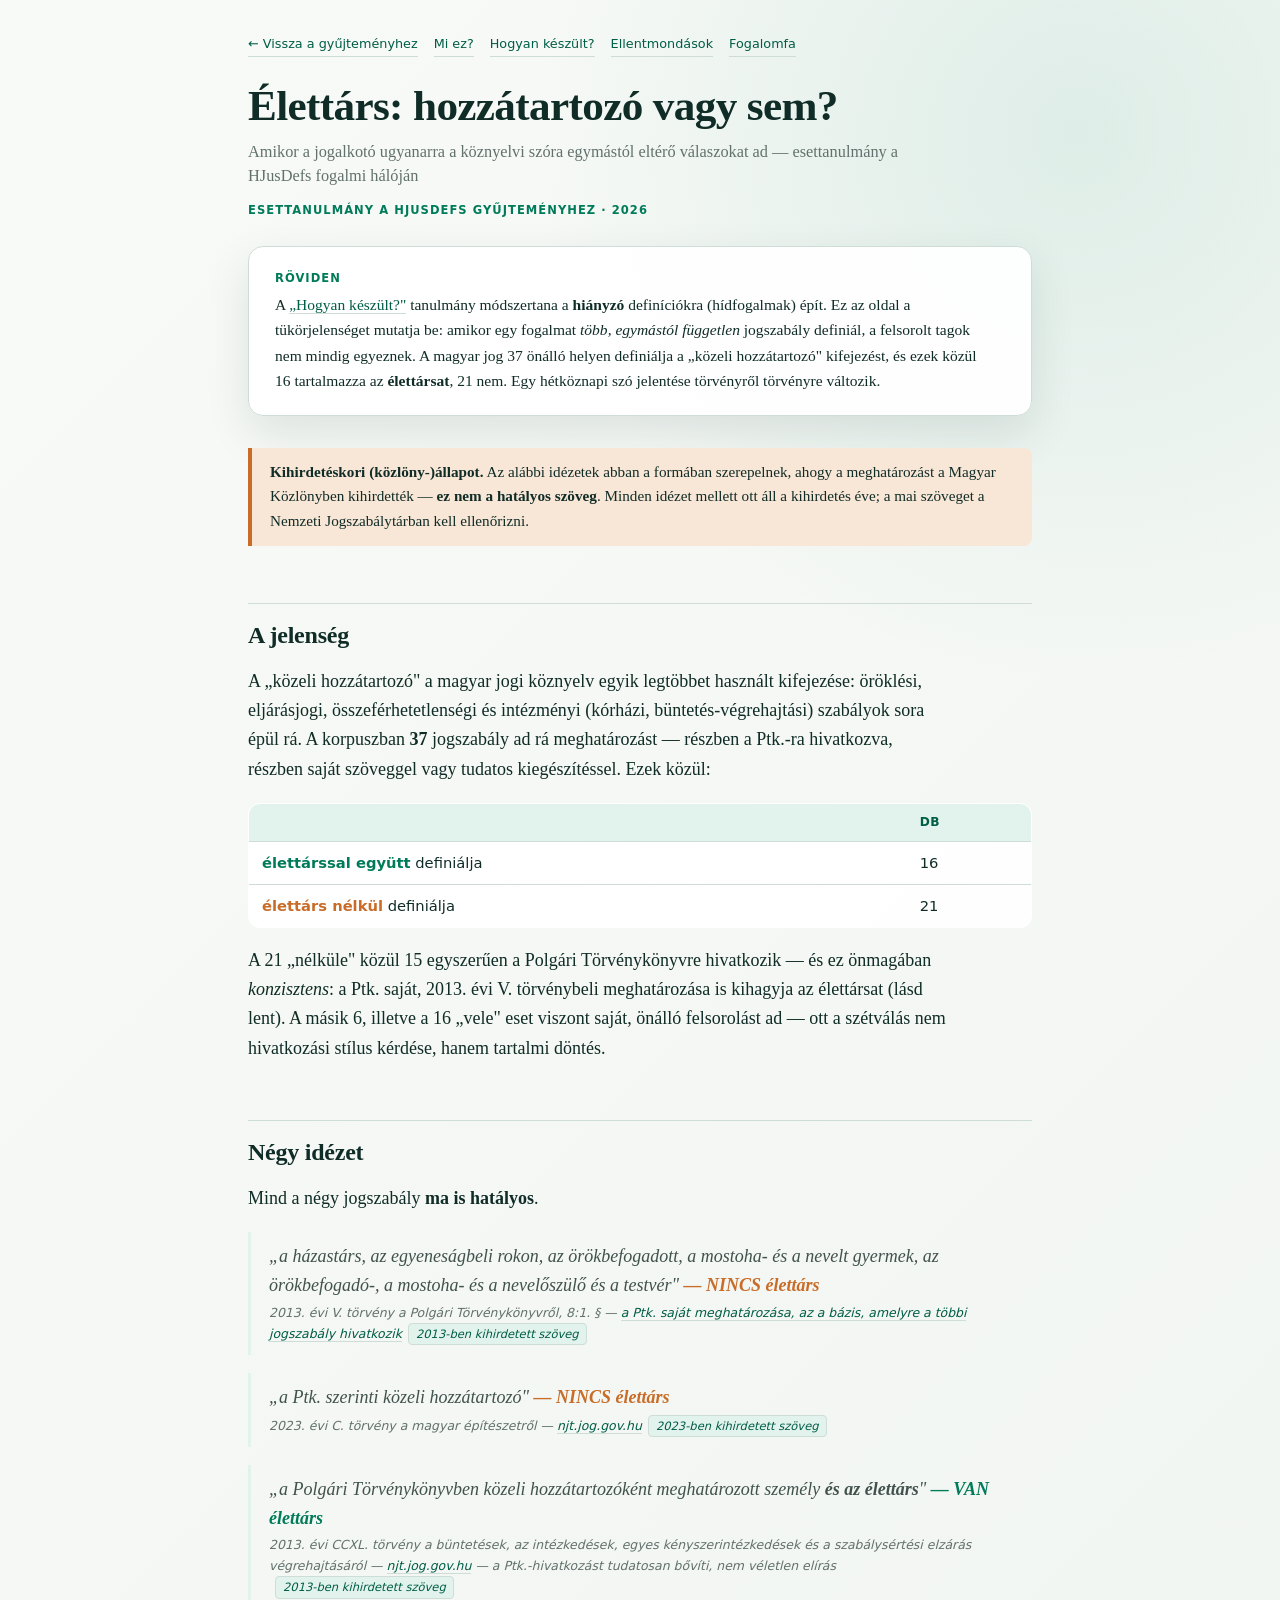
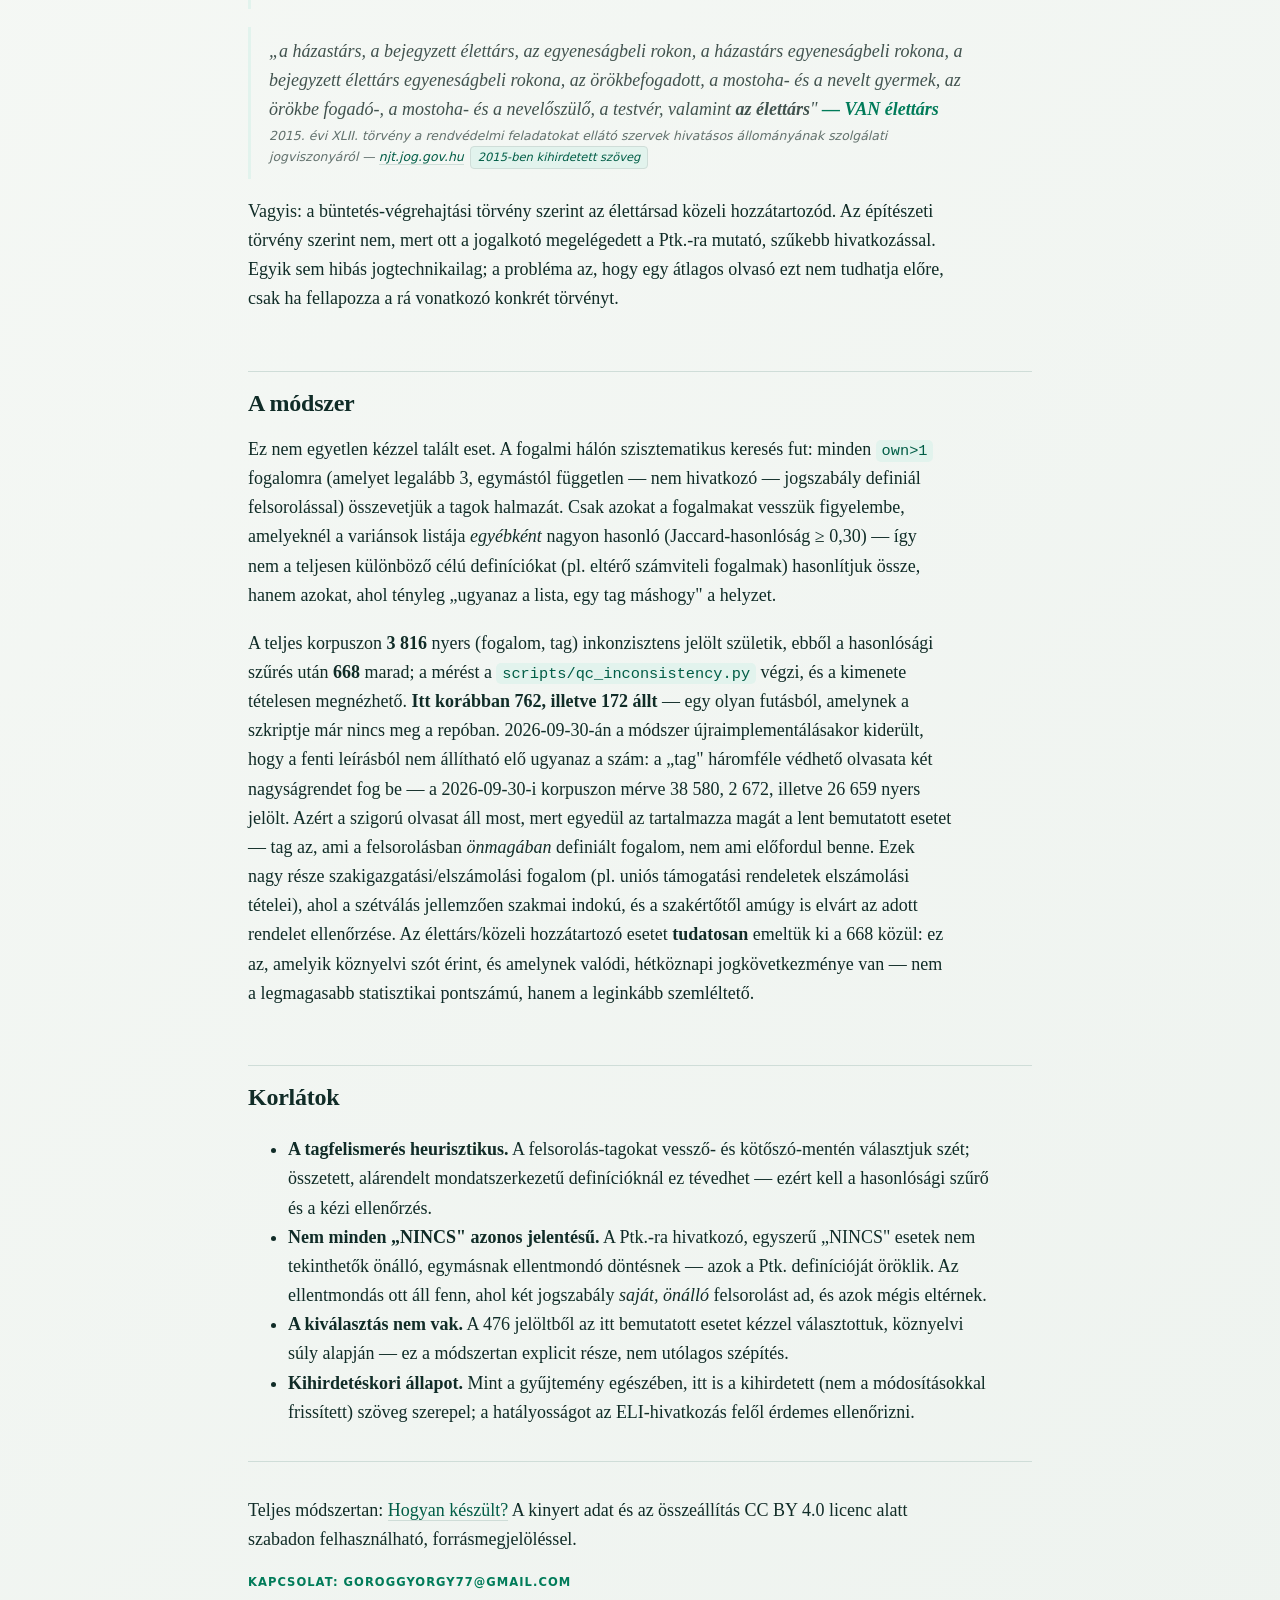
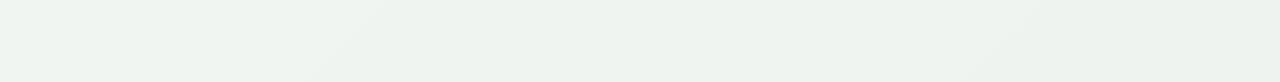
==== Ellentmondasok.html @ e658b7e4 "Telefon-elrendezes, lap-leiras, link-elonezet (build 93653a6) Co-Authored-By: Claude Opus 5 <noreply" ====
<!doctype html>
<html lang="hu">
<meta charset="utf-8">
<title>Élettárs: hozzátartozó vagy sem? — HJusDefs</title>
<meta name="description" content="Egy fogalom, több jogszabály, eltérő tartalom: mit mutat a gyűjtemény a „közeli hozzátartozó” definícióinak szórásáról.">
<link rel="canonical" href="https://goroggy.github.io/hjusdefs-web/Ellentmondasok.html">
<meta property="og:type" content="website">
<meta property="og:site_name" content="HJus">
<meta property="og:locale" content="hu_HU">
<meta property="og:title" content="Élettárs: hozzátartozó vagy sem? — HJusDefs">
<meta property="og:description" content="Egy fogalom, több jogszabály, eltérő tartalom: mit mutat a gyűjtemény a „közeli hozzátartozó” definícióinak szórásáról.">
<meta property="og:url" content="https://goroggy.github.io/hjusdefs-web/Ellentmondasok.html">
<meta name="twitter:card" content="summary">
<meta name="viewport" content="width=device-width,initial-scale=1">
<!-- organo-stilus -->
<style>
:root{
  --ink:#102c27; --muted:#62716d; --green:#007b59; --green-dark:#005d46;
  --green-soft:#e2f3ed; --aqua:#dceff2; --orange:#c86c27; --orange-soft:#f8e6d6;
  --line:#cfddd8; --panel:rgba(255,255,255,.94);
  --shadow:0 18px 45px rgba(21,52,45,.11); --accent:#007b59;
}
*{box-sizing:border-box}
body{
  margin:0; color:var(--ink); font-family:Georgia,"Times New Roman",serif;
  font-size:18px; line-height:1.62; min-height:100vh;
  background:
    radial-gradient(circle at 84% 4%, rgba(140,197,184,.22), transparent 34rem),
    linear-gradient(135deg,#f8faf7,#eef3ef);
}
.wrap{max-width:52rem;margin:0 auto;padding:34px 24px 90px}
nav{
  font-family:system-ui,sans-serif;font-size:.8rem;margin:0 0 26px;
  display:flex;gap:16px;flex-wrap:wrap
}
nav a{color:var(--green-dark);text-decoration:none;border-bottom:1px solid var(--line);padding-bottom:1px}
nav a:hover{border-color:var(--green)}
h1{
  font-size:clamp(2rem,4.4vw,2.7rem);line-height:1.08;font-weight:600;
  letter-spacing:-.015em;margin:.1em 0 .25em;text-wrap:balance
}
em.sub{
  display:block;font-style:normal;color:var(--muted);font-size:1.02rem;
  line-height:1.45;margin:0 0 6px;max-width:44rem
}
.meta{
  font-family:system-ui,sans-serif;font-size:.72rem;letter-spacing:.09em;
  text-transform:uppercase;color:var(--green);font-weight:850;margin:14px 0 0
}
h2{
  font-size:1.5rem;font-weight:600;letter-spacing:-.01em;
  margin:2.4em 0 .5em;padding-top:.5em;border-top:1px solid var(--line)
}
h3{font-size:1.14rem;font-weight:600;margin:1.9em 0 .4em;color:var(--green-dark)}
p,li{max-width:44rem}
p{margin:0 0 1.05em}
a{color:var(--green-dark);text-decoration:none;border-bottom:1px solid var(--line)}
a:hover{border-color:var(--green)}
code{
  font-family:ui-monospace,"SF Mono",Menlo,Consolas,monospace;font-size:.85em;
  background:var(--green-soft);color:var(--green-dark);
  padding:.1em .38em;border-radius:5px
}
.abstract{
  background:var(--panel);border:1px solid var(--line);border-radius:15px;
  box-shadow:var(--shadow);padding:22px 26px;margin:26px 0 32px;font-size:.97rem
}
.abstract h3{margin-top:0;color:var(--green);font-family:system-ui,sans-serif;
  font-size:.72rem;letter-spacing:.09em;text-transform:uppercase;font-weight:850}
.abstract p:last-child{margin-bottom:0}
table{
  border-collapse:collapse;width:100%;margin:18px 0;font-size:.92rem;
  font-family:system-ui,sans-serif;background:var(--panel);
  border:1px solid var(--line);border-radius:12px;overflow:hidden
}
th,td{padding:9px 13px;text-align:left;border-bottom:1px solid var(--line);
  vertical-align:top;font-variant-numeric:tabular-nums}
th{background:var(--green-soft);color:var(--green-dark);font-weight:700;
  font-size:.76rem;letter-spacing:.04em;text-transform:uppercase}
tr:last-child td{border-bottom:0}
.caption{font-family:system-ui,sans-serif;font-size:.78rem;color:var(--muted);
  margin:-8px 0 26px}
blockquote{
  margin:18px 0;padding:10px 18px;border-left:3px solid var(--green-soft);
  color:#41524e;font-style:italic
}
/* KIHIRDETESKORI ALLAPOT. Ugyanaz a borostyan sav, mint a hjusdefs.html
   #statenote-ja -- egy fenntartas, egy forma, mind a harom lapon. Eddig a
   "kihirdeteskori allapot" mondat a Hogyan_keszult.html es az
   Ellentmondasok.html KORLATOK-listajanak kozepen allt, a Miez.html-bol
   pedig teljesen hianyzott; a legfontosabb lehatarolast nem lehet
   felsorolas-elembe temetni. */
p.statenote{
  background:var(--orange-soft);border-left:4px solid var(--orange);
  padding:12px 18px;border-radius:0 8px 8px 0;margin:18px 0 22px;
  font-size:.95rem;max-width:none
}
/* A kihirdetes eve az idezet mellett -- ugyanaz a felirat, mint a
   hjusdefs.html .pubyear pirulajan ("ÉÉÉÉ-ben kihirdetett szöveg"). */
.pubyear{
  display:inline-block;font-family:system-ui,sans-serif;font-size:.72rem;
  background:var(--green-soft);color:var(--green-dark);
  border:1px solid var(--line);border-radius:4px;padding:1px 7px;margin-left:6px;
  white-space:nowrap
}
hr{border:0;border-top:1px solid var(--line);margin:34px 0}
.toc{
  background:var(--panel);border:1px solid var(--line);border-radius:14px;
  box-shadow:var(--shadow);padding:16px 22px;margin:26px 0;font-size:.92rem
}
.toc ol{margin:.3em 0;padding-left:1.3em}
.toc a{text-decoration:none;border:0}
.toc a:hover{border-bottom:1px solid var(--green)}
sup a{text-decoration:none;border:0;font-weight:700;color:var(--green);font-size:.8em}
ol.refs{font-size:.86rem;color:#3d4d49}
ol.refs li{margin:0 0 .7em;padding:3px 7px;border-radius:7px}
ol.refs li:target{background:var(--green-soft)}
.src{font-family:system-ui,sans-serif;font-size:.78rem;color:var(--muted);margin:2px 0 0}
.van{color:var(--green);font-weight:700}
.nincs{color:var(--orange);font-weight:700}
figure.flow{margin:26px 0 8px;padding:22px 20px 14px;background:var(--panel);
  border:1px solid var(--line);border-radius:15px;box-shadow:var(--shadow)}
figure.flow svg{display:block;width:100%;height:auto}
.ribbon{opacity:0;animation:ribbon-in .9s ease forwards}
@keyframes ribbon-in{to{opacity:1}}
@media (prefers-reduced-motion:reduce){.ribbon{animation:none;opacity:1}}
</style>
<div class="wrap">
<nav><a href="hjusdefs.html">&larr; Vissza a gyűjteményhez</a>
<a href="Miez.html">Mi ez?</a><a href="Hogyan_keszult.html">Hogyan készült?</a><a href="Ellentmondasok.html">Ellentmondások</a><a href="fogalomfa.html">Fogalomfa</a></nav>

<h1>Élettárs: hozzátartozó vagy sem?</h1>
<em class="sub">Amikor a jogalkotó ugyanarra a köznyelvi szóra egymástól eltérő válaszokat ad — esettanulmány a HJusDefs fogalmi hálóján</em>
<p class="meta">Esettanulmány a HJusDefs gyűjteményhez · 2026</p>

<div class="abstract">
<h3>Röviden</h3>
<p>A <a href="Hogyan_keszult.html">„Hogyan készült?"</a> tanulmány módszertana a <b>hiányzó</b> definíciókra (hídfogalmak) épít. Ez az oldal a tükörjelenséget mutatja be: amikor egy fogalmat <i>több, egymástól független</i> jogszabály definiál, a felsorolt tagok nem mindig egyeznek. A magyar jog 37 önálló helyen definiálja a „közeli hozzátartozó" kifejezést, és ezek közül 16 tartalmazza az <b>élettársat</b>, 21 nem. Egy hétköznapi szó jelentése törvényről törvényre változik.</p>
</div>

<p class="statenote"><b>Kihirdetéskori (közlöny-)állapot.</b> Az alábbi idézetek abban a formában szerepelnek, ahogy a meghatározást a Magyar Közlönyben kihirdették — <b>ez nem a hatályos szöveg</b>. Minden idézet mellett ott áll a kihirdetés éve; a mai szöveget a Nemzeti Jogszabálytárban kell ellenőrizni.</p>

<h2>A jelenség</h2>
<p>A „közeli hozzátartozó" a magyar jogi köznyelv egyik legtöbbet használt kifejezése: öröklési, eljárásjogi, összeférhetetlenségi és intézményi (kórházi, büntetés-végrehajtási) szabályok sora épül rá. A korpuszban <b>37</b> jogszabály ad rá meghatározást — részben a Ptk.-ra hivatkozva, részben saját szöveggel vagy tudatos kiegészítéssel. Ezek közül:</p>
<table><thead><tr><th></th><th>db</th></tr></thead><tbody>
<tr><td><span class="van">élettárssal együtt</span> definiálja</td><td>16</td></tr>
<tr><td><span class="nincs">élettárs nélkül</span> definiálja</td><td>21</td></tr>
</tbody></table>
<p>A 21 „nélküle" közül 15 egyszerűen a Polgári Törvénykönyvre hivatkozik — és ez önmagában <i>konzisztens</i>: a Ptk. saját, 2013. évi V. törvénybeli meghatározása is kihagyja az élettársat (lásd lent). A másik 6, illetve a 16 „vele" eset viszont saját, önálló felsorolást ad — ott a szétválás nem hivatkozási stílus kérdése, hanem tartalmi döntés.</p>

<h2>Négy idézet</h2>
<p>Mind a négy jogszabály <b>ma is hatályos</b>.</p>

<blockquote>„a házastárs, az egyeneságbeli rokon, az örökbefogadott, a mostoha- és a nevelt gyermek, az örökbefogadó-, a mostoha- és a nevelőszülő és a testvér" <span class="nincs">— NINCS élettárs</span>
<p class="src">2013. évi V. törvény a Polgári Törvénykönyvről, 8:1. § — <a href="https://njt.jog.gov.hu/eli/TV/2013/5">a Ptk. saját meghatározása, az a bázis, amelyre a többi jogszabály hivatkozik</a><span class="pubyear">2013-ben kihirdetett szöveg</span></p></blockquote>

<blockquote>„a Ptk. szerinti közeli hozzátartozó" <span class="nincs">— NINCS élettárs</span>
<p class="src">2023. évi C. törvény a magyar építészetről — <a href="https://njt.jog.gov.hu/eli/TV/2023/100">njt.jog.gov.hu</a><span class="pubyear">2023-ben kihirdetett szöveg</span></p></blockquote>

<blockquote>„a Polgári Törvénykönyvben közeli hozzátartozóként meghatározott személy <b>és az élettárs</b>" <span class="van">— VAN élettárs</span>
<p class="src">2013. évi CCXL. törvény a büntetések, az intézkedések, egyes kényszerintézkedések és a szabálysértési elzárás végrehajtásáról — <a href="https://njt.jog.gov.hu/eli/TV/2013/240">njt.jog.gov.hu</a> — a Ptk.-hivatkozást <i>tudatosan</i> bővíti, nem véletlen elírás<span class="pubyear">2013-ben kihirdetett szöveg</span></p></blockquote>

<blockquote>„a házastárs, a bejegyzett élettárs, az egyeneságbeli rokon, a házastárs egyeneságbeli rokona, a bejegyzett élettárs egyeneságbeli rokona, az örökbefogadott, a mostoha- és a nevelt gyermek, az örökbe fogadó-, a mostoha- és a nevelőszülő, a testvér, valamint <b>az élettárs</b>" <span class="van">— VAN élettárs</span>
<p class="src">2015. évi XLII. törvény a rendvédelmi feladatokat ellátó szervek hivatásos állományának szolgálati jogviszonyáról — <a href="https://njt.jog.gov.hu/eli/TV/2015/42">njt.jog.gov.hu</a><span class="pubyear">2015-ben kihirdetett szöveg</span></p></blockquote>

<p>Vagyis: a büntetés-végrehajtási törvény szerint az élettársad közeli hozzátartozód. Az építészeti törvény szerint nem, mert ott a jogalkotó megelégedett a Ptk.-ra mutató, szűkebb hivatkozással. Egyik sem hibás jogtechnikailag; a probléma az, hogy egy átlagos olvasó ezt nem tudhatja előre, csak ha fellapozza a rá vonatkozó konkrét törvényt.</p>

<h2>A módszer</h2>
<p>Ez nem egyetlen kézzel talált eset. A fogalmi hálón szisztematikus keresés fut: minden <code>own&gt;1</code> fogalomra (amelyet legalább 3, egymástól független — nem hivatkozó — jogszabály definiál felsorolással) összevetjük a tagok halmazát. Csak azokat a fogalmakat vesszük figyelembe, amelyeknél a variánsok listája <i>egyébként</i> nagyon hasonló (Jaccard-hasonlóság ≥ 0,30) — így nem a teljesen különböző célú definíciókat (pl. eltérő számviteli fogalmak) hasonlítjuk össze, hanem azokat, ahol tényleg „ugyanaz a lista, egy tag máshogy" a helyzet.</p>
<p>A teljes korpuszon <b>3 816</b> nyers (fogalom, tag) inkonzisztens jelölt születik, ebből a hasonlósági szűrés után <b>668</b> marad; a mérést a <code>scripts/qc_inconsistency.py</code> végzi, és a kimenete tételesen megnézhető. <b>Itt korábban 762, illetve 172 állt</b> — egy olyan futásból, amelynek a szkriptje már nincs meg a repóban. 2026-09-30-án a módszer újraimplementálásakor kiderült, hogy a fenti leírásból nem állítható elő ugyanaz a szám: a „tag" háromféle védhető olvasata két nagyságrendet fog be — a 2026-09-30-i korpuszon mérve 38 580, 2 672, illetve 26 659 nyers jelölt. Azért a szigorú olvasat áll most, mert egyedül az tartalmazza magát a lent bemutatott esetet — tag az, ami a felsorolásban <i>önmagában</i> definiált fogalom, nem ami előfordul benne. Ezek nagy része szakigazgatási/elszámolási fogalom (pl. uniós támogatási rendeletek elszámolási tételei), ahol a szétválás jellemzően szakmai indokú, és a szakértőtől amúgy is elvárt az adott rendelet ellenőrzése. Az élettárs/közeli hozzátartozó esetet <b>tudatosan</b> emeltük ki a 668 közül: ez az, amelyik köznyelvi szót érint, és amelynek valódi, hétköznapi jogkövetkezménye van — nem a legmagasabb statisztikai pontszámú, hanem a leginkább szemléltető.</p>

<h2>Korlátok</h2>
<ul>
<li><b>A tagfelismerés heurisztikus.</b> A felsorolás-tagokat vessző- és kötőszó-mentén választjuk szét; összetett, alárendelt mondatszerkezetű definícióknál ez tévedhet — ezért kell a hasonlósági szűrő és a kézi ellenőrzés.</li>
<li><b>Nem minden „NINCS" azonos jelentésű.</b> A Ptk.-ra hivatkozó, egyszerű „NINCS" esetek nem tekinthetők önálló, egymásnak ellentmondó döntésnek — azok a Ptk. definícióját öröklik. Az ellentmondás ott áll fenn, ahol két jogszabály <i>saját, önálló</i> felsorolást ad, és azok mégis eltérnek.</li>
<li><b>A kiválasztás nem vak.</b> A 476 jelöltből az itt bemutatott esetet kézzel választottuk, köznyelvi súly alapján — ez a módszertan explicit része, nem utólagos szépítés.</li>
<li><b>Kihirdetéskori állapot.</b> Mint a gyűjtemény egészében, itt is a kihirdetett (nem a módosításokkal frissített) szöveg szerepel; a hatályosságot az ELI-hivatkozás felől érdemes ellenőrizni.</li>
</ul>

<hr>
<p>Teljes módszertan: <a href="Hogyan_keszult.html">Hogyan készült?</a> A kinyert adat és az összeállítás CC BY 4.0 licenc alatt szabadon felhasználható, forrásmegjelöléssel.</p>
<p class="meta">Kapcsolat: goroggyorgy77@gmail.com</p>
</div>
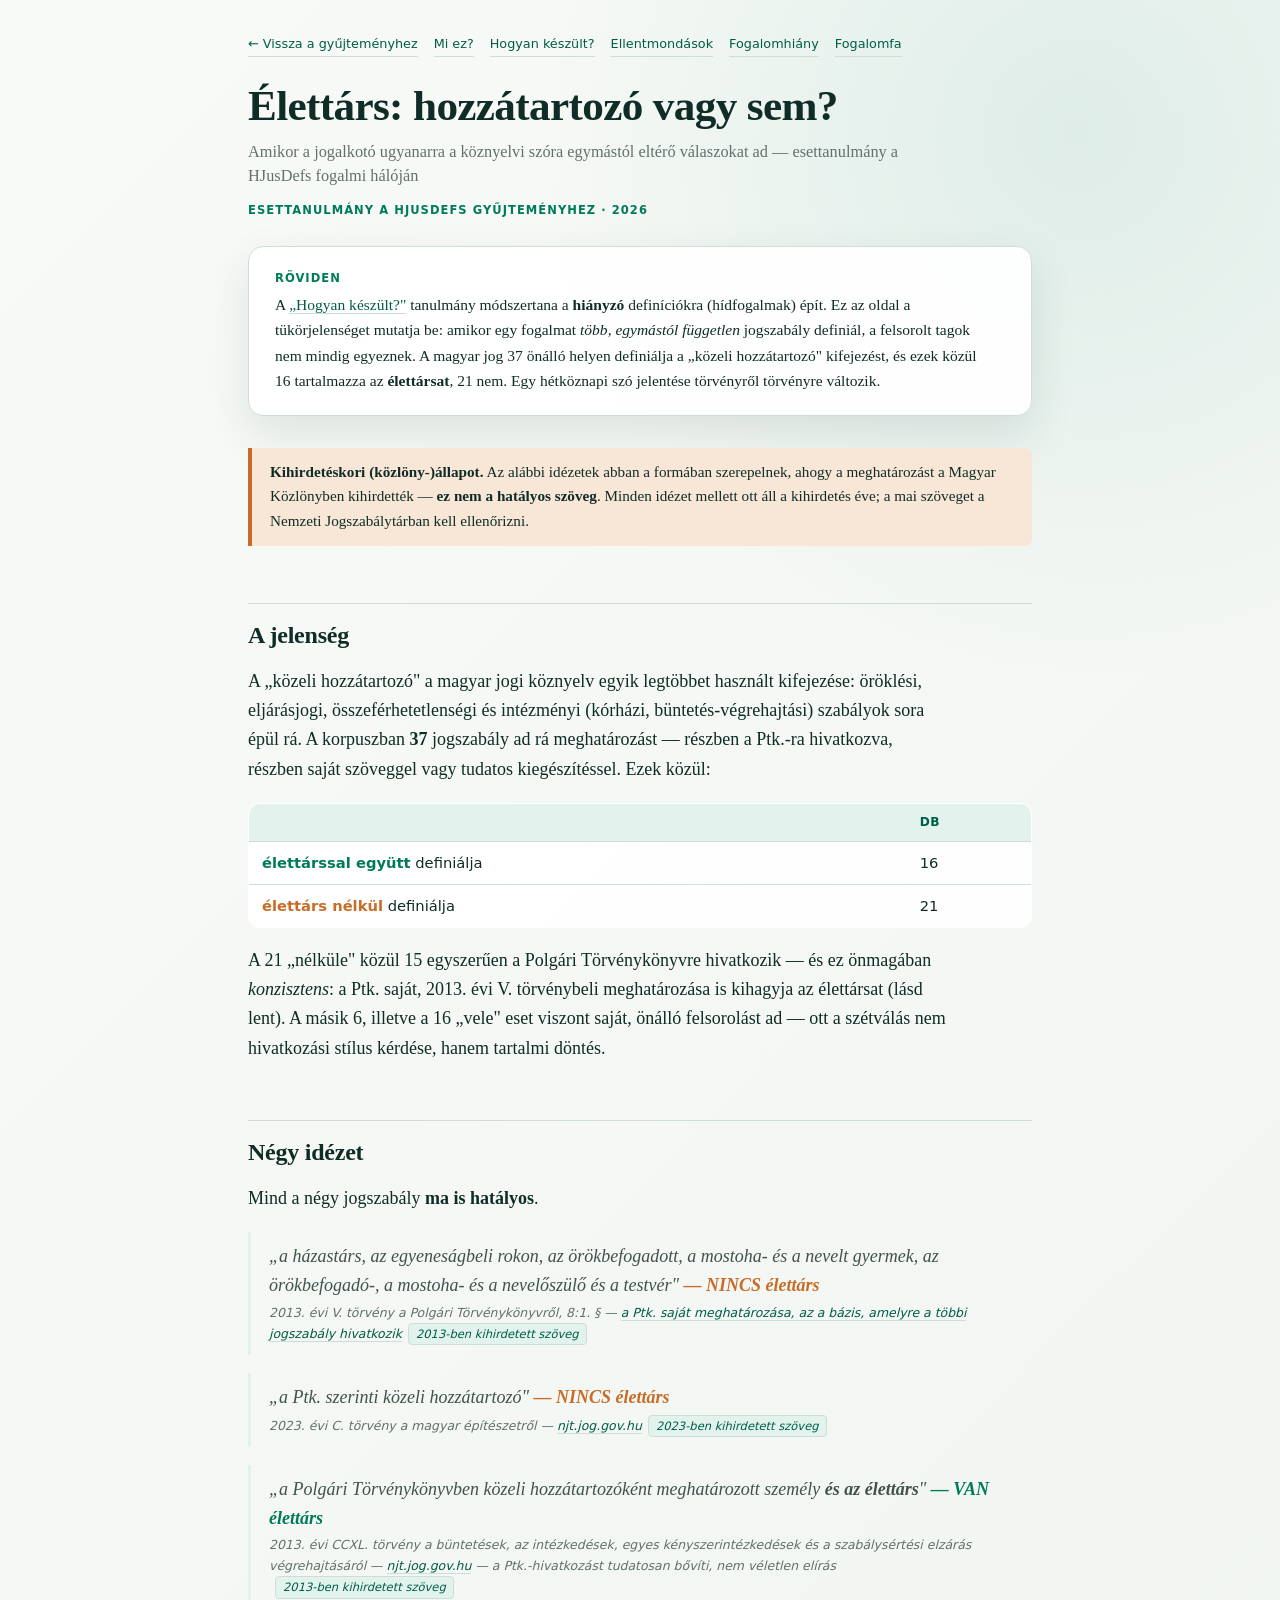
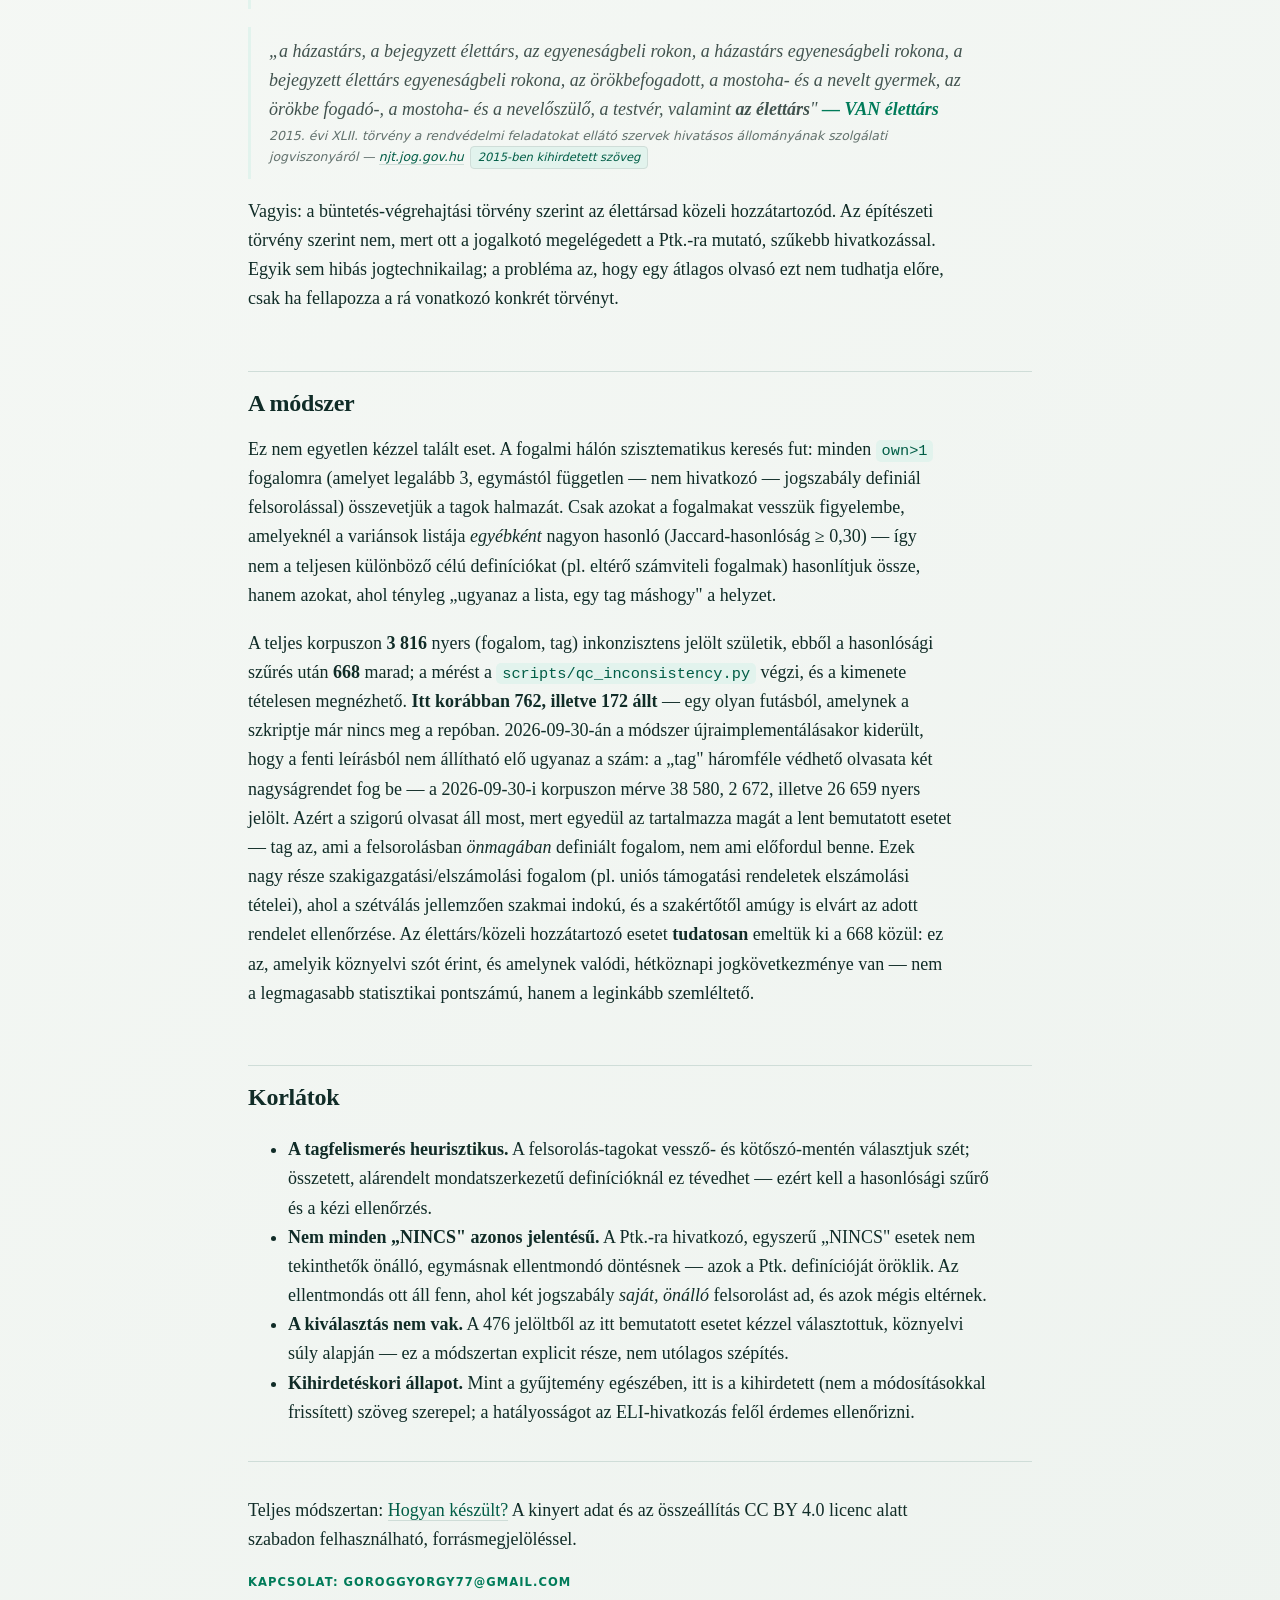
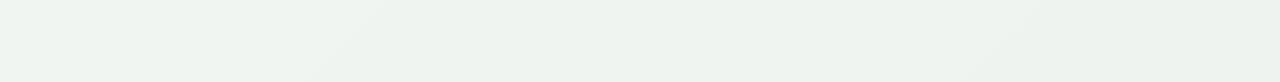
==== commit e82ce9ca: "Uj esettanulmany: Fogalomhiany.html (14/2024. AB hatarozat) Co-Authored-By: Claude Opus 5 <noreply@a" ====
--- a/Ellentmondasok.html
+++ b/Ellentmondasok.html
@@ -124,10 +124,20 @@
 .ribbon{opacity:0;animation:ribbon-in .9s ease forwards}
 @keyframes ribbon-in{to{opacity:1}}
 @media (prefers-reduced-motion:reduce){.ribbon{animation:none;opacity:1}}
+
+/* ---- TELEFON. Merve (390 px): a Hogyan_keszult.html 497 px szeles volt a
+   tablazatai miatt. Egy hatoszlopos modszertani tabla nem olvashato 390
+   px-en, ezert nem osszenyomjuk, hanem SAJAT vizszintes gorgetest kap --
+   a lap maga nem log ki. ---- */
+@media(max-width:640px){
+  .wrap{padding-left:12px;padding-right:12px}
+  table{display:block;max-width:100%;overflow-x:auto}
+  pre,code{overflow-x:auto;max-width:100%}
+}
 </style>
 <div class="wrap">
 <nav><a href="hjusdefs.html">&larr; Vissza a gyűjteményhez</a>
-<a href="Miez.html">Mi ez?</a><a href="Hogyan_keszult.html">Hogyan készült?</a><a href="Ellentmondasok.html">Ellentmondások</a><a href="fogalomfa.html">Fogalomfa</a></nav>
+<a href="Miez.html">Mi ez?</a><a href="Hogyan_keszult.html">Hogyan készült?</a><a href="Ellentmondasok.html">Ellentmondások</a><a href="Fogalomhiany.html">Fogalomhiány</a><a href="fogalomfa.html">Fogalomfa</a></nav>
 
 <h1>Élettárs: hozzátartozó vagy sem?</h1>
 <em class="sub">Amikor a jogalkotó ugyanarra a köznyelvi szóra egymástól eltérő válaszokat ad — esettanulmány a HJusDefs fogalmi hálóján</em>
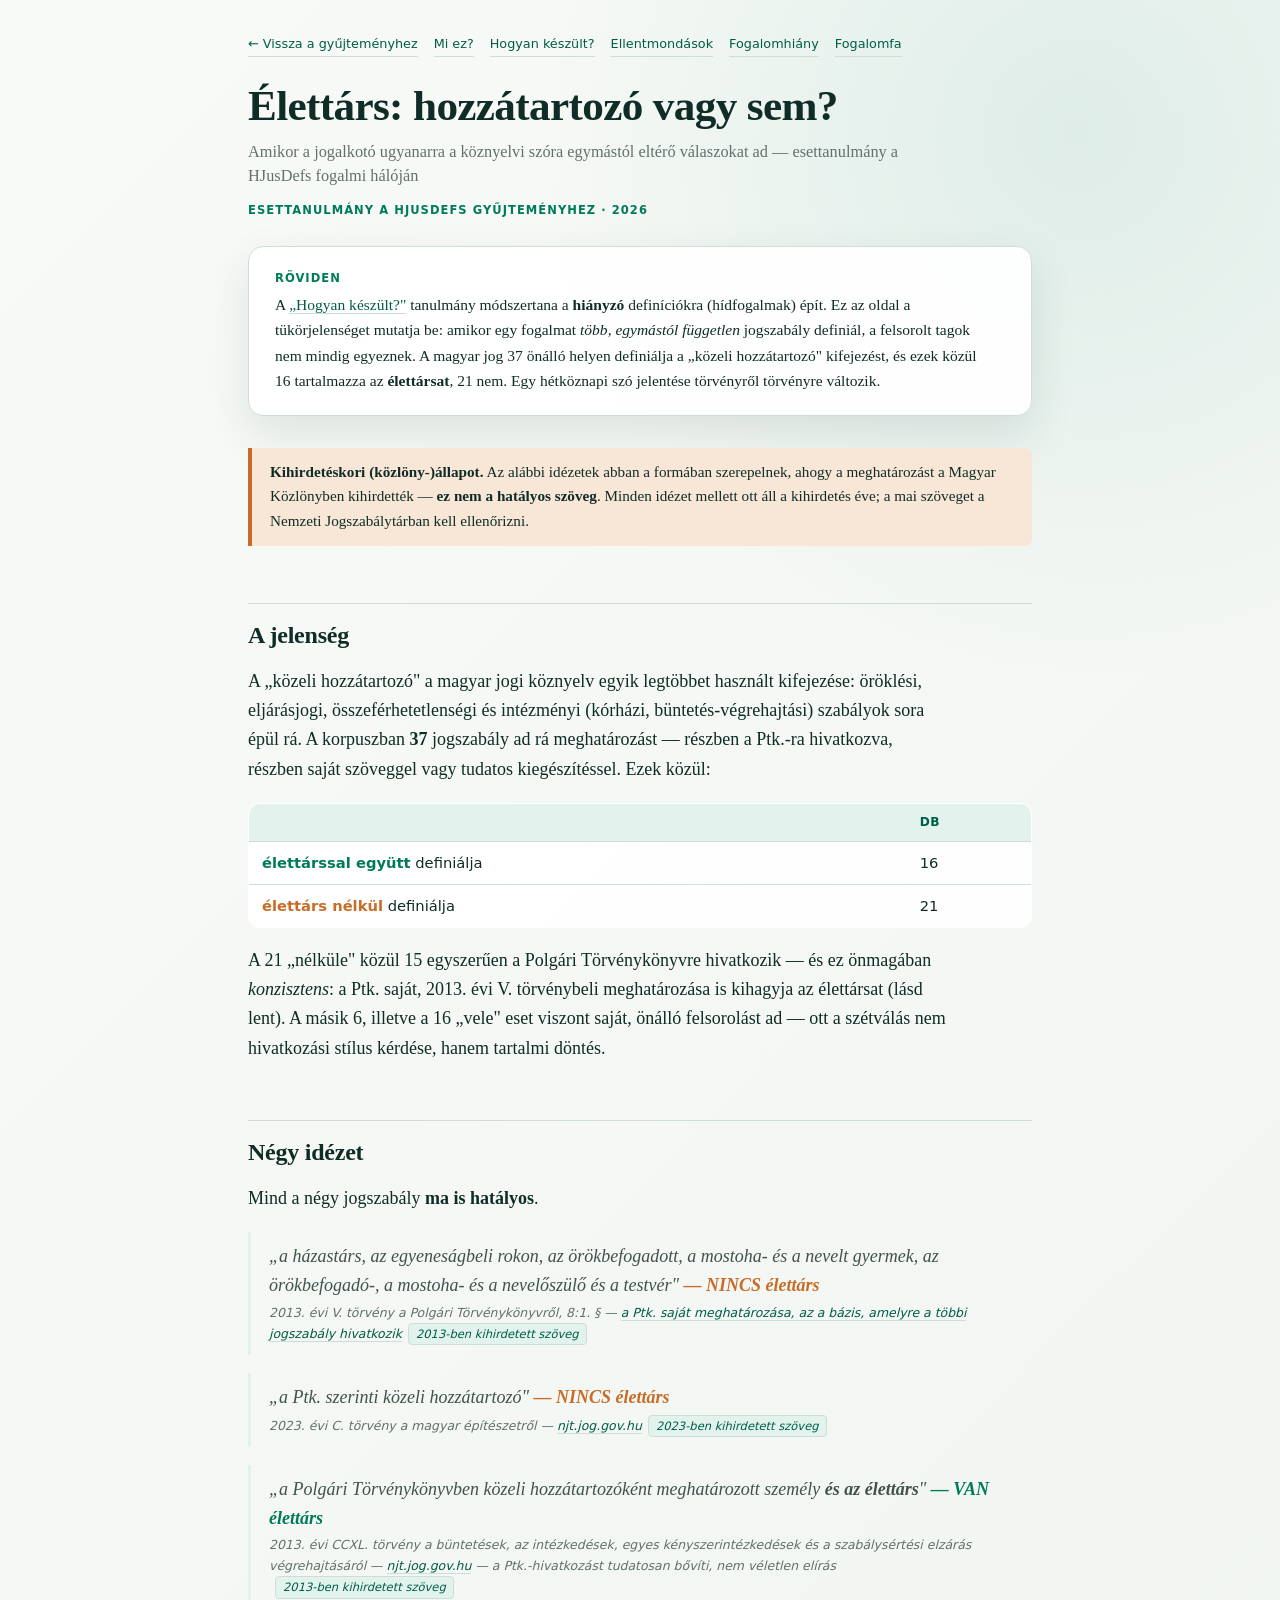
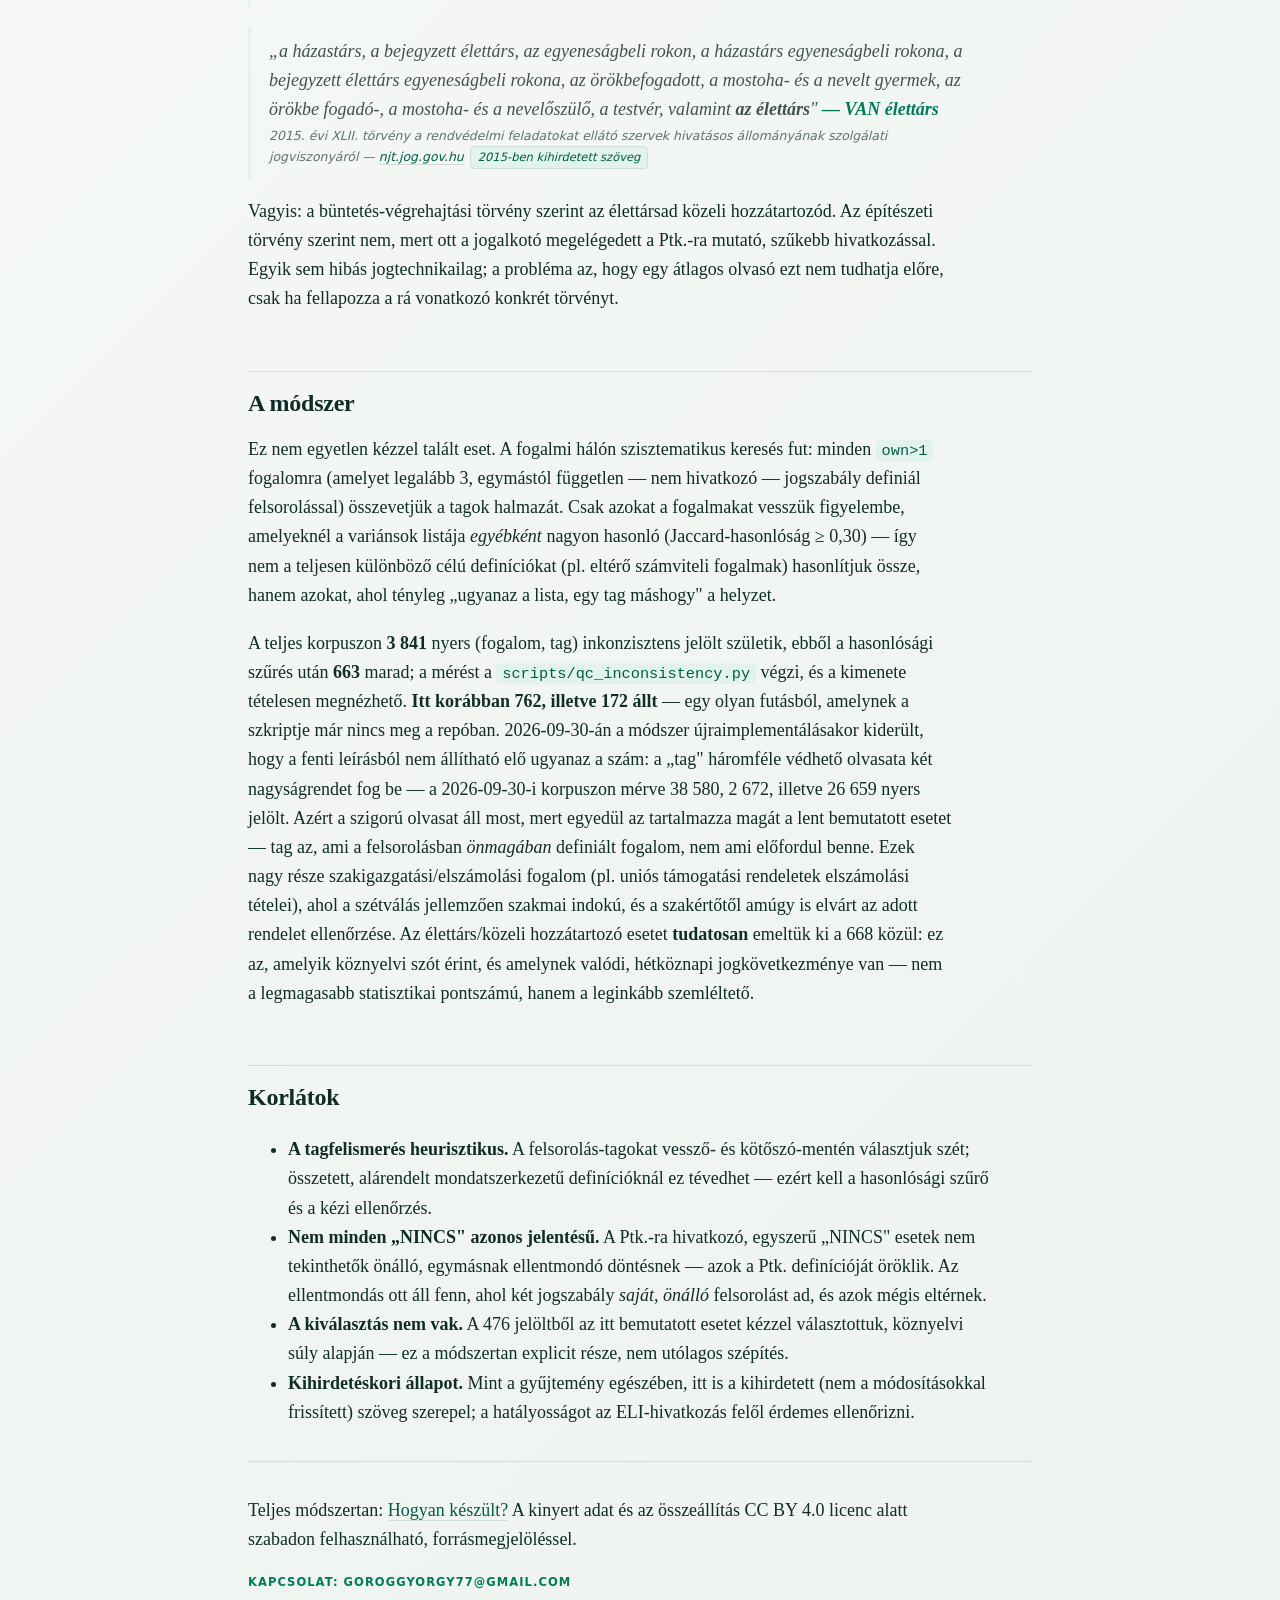
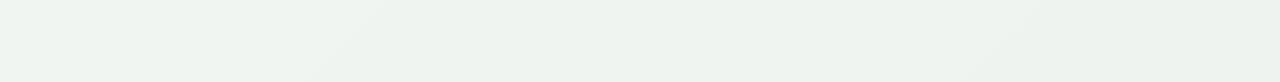
==== commit 17935df8: "Csonka definiciok javitva: 425 torzs lett teljes A felsorolasos definiciok (a)/b)/c) alpontjai eddig" ====
--- a/Ellentmondasok.html
+++ b/Ellentmondasok.html
@@ -177,7 +177,7 @@
 
 <h2>A módszer</h2>
 <p>Ez nem egyetlen kézzel talált eset. A fogalmi hálón szisztematikus keresés fut: minden <code>own&gt;1</code> fogalomra (amelyet legalább 3, egymástól független — nem hivatkozó — jogszabály definiál felsorolással) összevetjük a tagok halmazát. Csak azokat a fogalmakat vesszük figyelembe, amelyeknél a variánsok listája <i>egyébként</i> nagyon hasonló (Jaccard-hasonlóság ≥ 0,30) — így nem a teljesen különböző célú definíciókat (pl. eltérő számviteli fogalmak) hasonlítjuk össze, hanem azokat, ahol tényleg „ugyanaz a lista, egy tag máshogy" a helyzet.</p>
-<p>A teljes korpuszon <b>3 816</b> nyers (fogalom, tag) inkonzisztens jelölt születik, ebből a hasonlósági szűrés után <b>668</b> marad; a mérést a <code>scripts/qc_inconsistency.py</code> végzi, és a kimenete tételesen megnézhető. <b>Itt korábban 762, illetve 172 állt</b> — egy olyan futásból, amelynek a szkriptje már nincs meg a repóban. 2026-09-30-án a módszer újraimplementálásakor kiderült, hogy a fenti leírásból nem állítható elő ugyanaz a szám: a „tag" háromféle védhető olvasata két nagyságrendet fog be — a 2026-09-30-i korpuszon mérve 38 580, 2 672, illetve 26 659 nyers jelölt. Azért a szigorú olvasat áll most, mert egyedül az tartalmazza magát a lent bemutatott esetet — tag az, ami a felsorolásban <i>önmagában</i> definiált fogalom, nem ami előfordul benne. Ezek nagy része szakigazgatási/elszámolási fogalom (pl. uniós támogatási rendeletek elszámolási tételei), ahol a szétválás jellemzően szakmai indokú, és a szakértőtől amúgy is elvárt az adott rendelet ellenőrzése. Az élettárs/közeli hozzátartozó esetet <b>tudatosan</b> emeltük ki a 668 közül: ez az, amelyik köznyelvi szót érint, és amelynek valódi, hétköznapi jogkövetkezménye van — nem a legmagasabb statisztikai pontszámú, hanem a leginkább szemléltető.</p>
+<p>A teljes korpuszon <b>3 841</b> nyers (fogalom, tag) inkonzisztens jelölt születik, ebből a hasonlósági szűrés után <b>663</b> marad; a mérést a <code>scripts/qc_inconsistency.py</code> végzi, és a kimenete tételesen megnézhető. <b>Itt korábban 762, illetve 172 állt</b> — egy olyan futásból, amelynek a szkriptje már nincs meg a repóban. 2026-09-30-án a módszer újraimplementálásakor kiderült, hogy a fenti leírásból nem állítható elő ugyanaz a szám: a „tag" háromféle védhető olvasata két nagyságrendet fog be — a 2026-09-30-i korpuszon mérve 38 580, 2 672, illetve 26 659 nyers jelölt. Azért a szigorú olvasat áll most, mert egyedül az tartalmazza magát a lent bemutatott esetet — tag az, ami a felsorolásban <i>önmagában</i> definiált fogalom, nem ami előfordul benne. Ezek nagy része szakigazgatási/elszámolási fogalom (pl. uniós támogatási rendeletek elszámolási tételei), ahol a szétválás jellemzően szakmai indokú, és a szakértőtől amúgy is elvárt az adott rendelet ellenőrzése. Az élettárs/közeli hozzátartozó esetet <b>tudatosan</b> emeltük ki a 668 közül: ez az, amelyik köznyelvi szót érint, és amelynek valódi, hétköznapi jogkövetkezménye van — nem a legmagasabb statisztikai pontszámú, hanem a leginkább szemléltető.</p>
 
 <h2>Korlátok</h2>
 <ul>
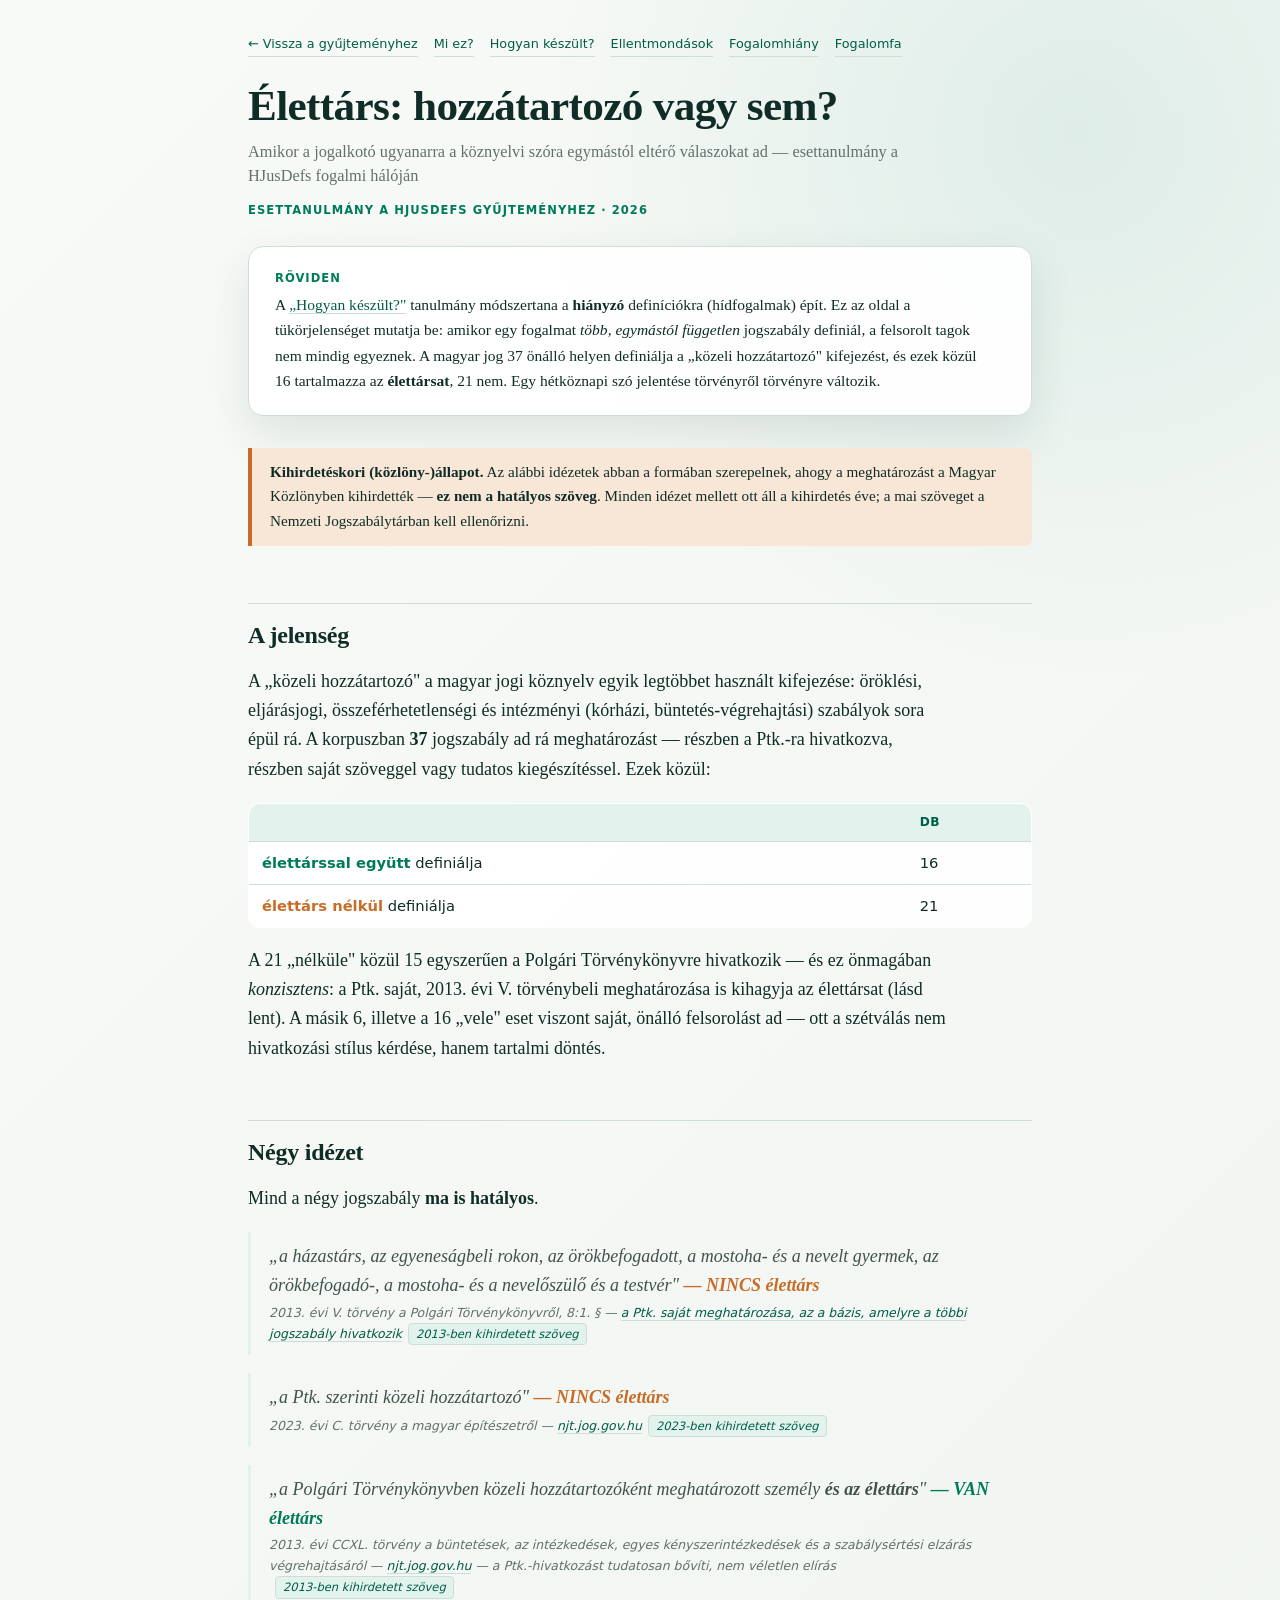
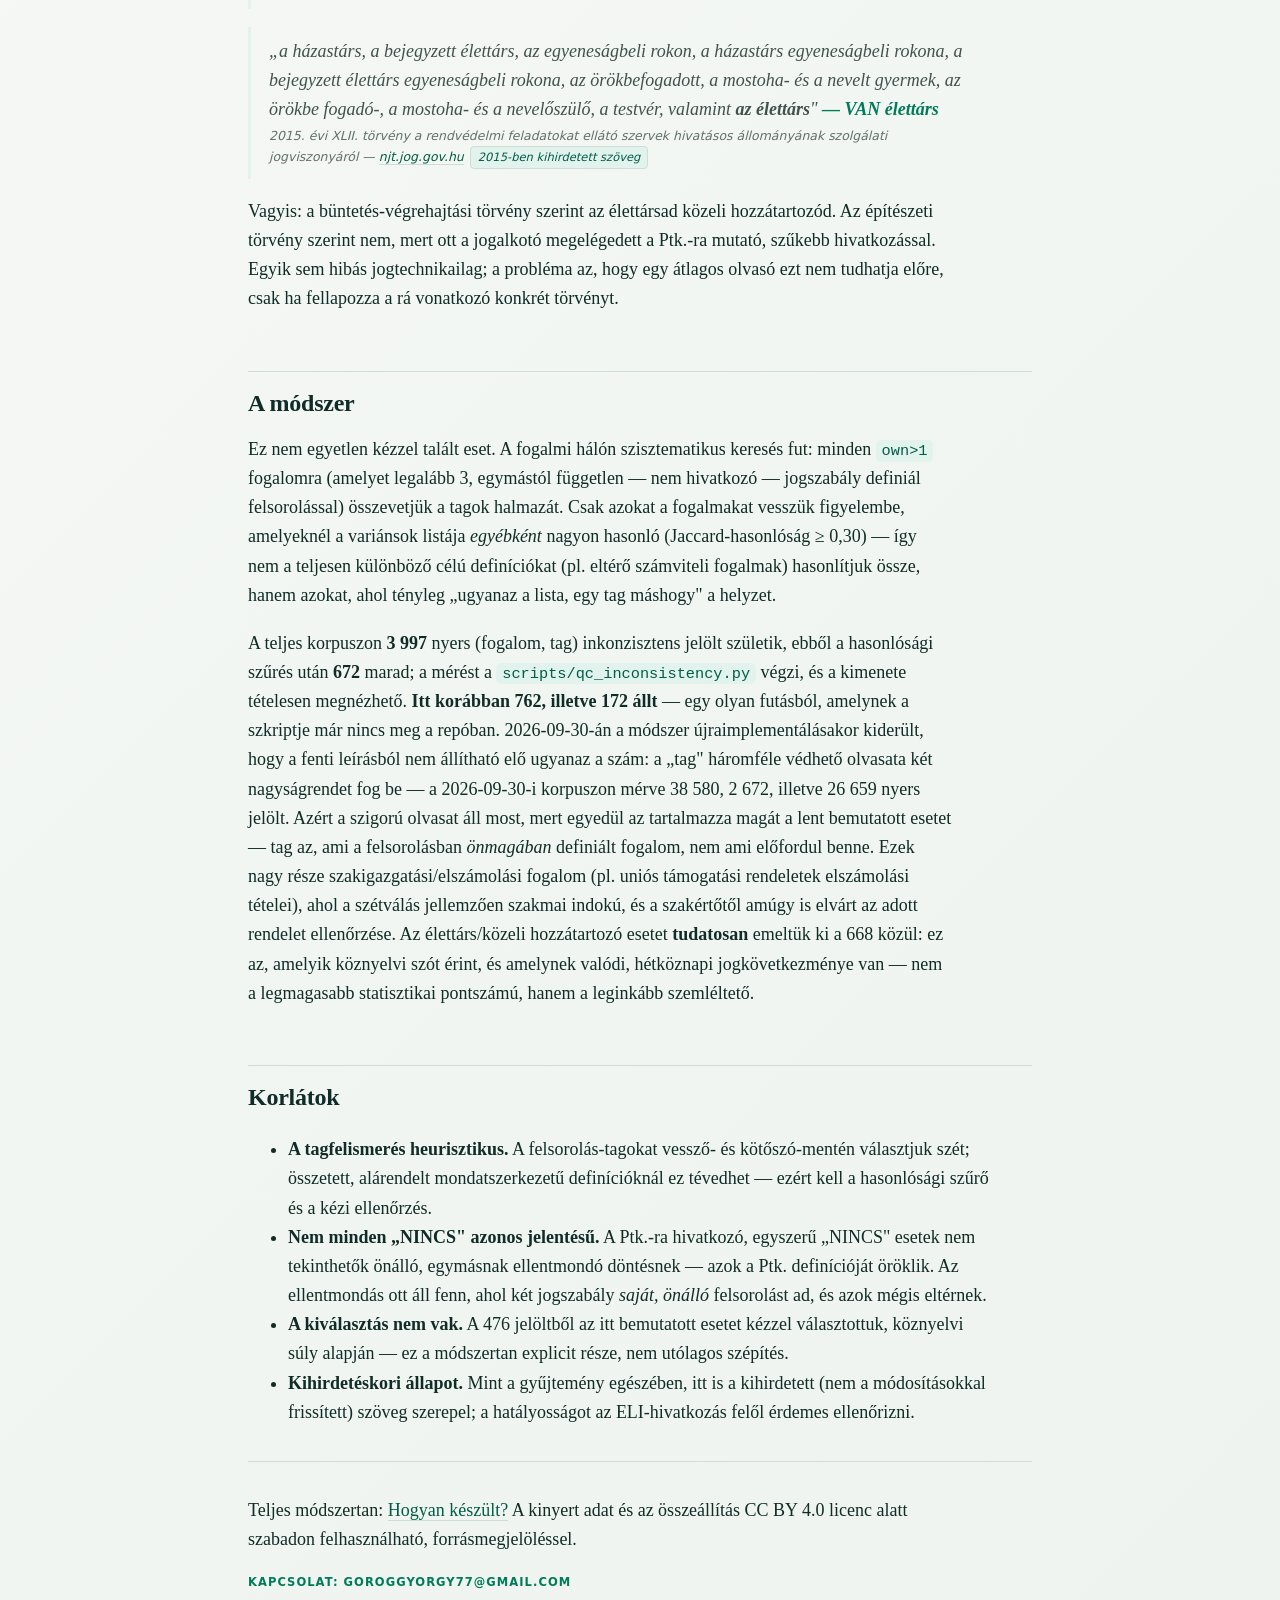
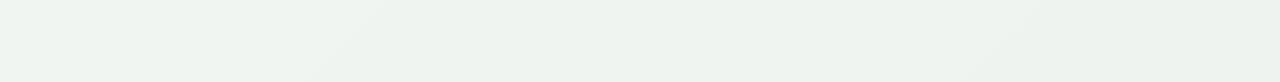
==== commit 326089e4: "Egyezmenyek fogalomlistaja felbontva: 30 669 definicio A kihirdetett nemzetkozi egyezmenyek fogaloml" ====
--- a/Ellentmondasok.html
+++ b/Ellentmondasok.html
@@ -177,7 +177,7 @@
 
 <h2>A módszer</h2>
 <p>Ez nem egyetlen kézzel talált eset. A fogalmi hálón szisztematikus keresés fut: minden <code>own&gt;1</code> fogalomra (amelyet legalább 3, egymástól független — nem hivatkozó — jogszabály definiál felsorolással) összevetjük a tagok halmazát. Csak azokat a fogalmakat vesszük figyelembe, amelyeknél a variánsok listája <i>egyébként</i> nagyon hasonló (Jaccard-hasonlóság ≥ 0,30) — így nem a teljesen különböző célú definíciókat (pl. eltérő számviteli fogalmak) hasonlítjuk össze, hanem azokat, ahol tényleg „ugyanaz a lista, egy tag máshogy" a helyzet.</p>
-<p>A teljes korpuszon <b>3 841</b> nyers (fogalom, tag) inkonzisztens jelölt születik, ebből a hasonlósági szűrés után <b>663</b> marad; a mérést a <code>scripts/qc_inconsistency.py</code> végzi, és a kimenete tételesen megnézhető. <b>Itt korábban 762, illetve 172 állt</b> — egy olyan futásból, amelynek a szkriptje már nincs meg a repóban. 2026-09-30-án a módszer újraimplementálásakor kiderült, hogy a fenti leírásból nem állítható elő ugyanaz a szám: a „tag" háromféle védhető olvasata két nagyságrendet fog be — a 2026-09-30-i korpuszon mérve 38 580, 2 672, illetve 26 659 nyers jelölt. Azért a szigorú olvasat áll most, mert egyedül az tartalmazza magát a lent bemutatott esetet — tag az, ami a felsorolásban <i>önmagában</i> definiált fogalom, nem ami előfordul benne. Ezek nagy része szakigazgatási/elszámolási fogalom (pl. uniós támogatási rendeletek elszámolási tételei), ahol a szétválás jellemzően szakmai indokú, és a szakértőtől amúgy is elvárt az adott rendelet ellenőrzése. Az élettárs/közeli hozzátartozó esetet <b>tudatosan</b> emeltük ki a 668 közül: ez az, amelyik köznyelvi szót érint, és amelynek valódi, hétköznapi jogkövetkezménye van — nem a legmagasabb statisztikai pontszámú, hanem a leginkább szemléltető.</p>
+<p>A teljes korpuszon <b>3 997</b> nyers (fogalom, tag) inkonzisztens jelölt születik, ebből a hasonlósági szűrés után <b>672</b> marad; a mérést a <code>scripts/qc_inconsistency.py</code> végzi, és a kimenete tételesen megnézhető. <b>Itt korábban 762, illetve 172 állt</b> — egy olyan futásból, amelynek a szkriptje már nincs meg a repóban. 2026-09-30-án a módszer újraimplementálásakor kiderült, hogy a fenti leírásból nem állítható elő ugyanaz a szám: a „tag" háromféle védhető olvasata két nagyságrendet fog be — a 2026-09-30-i korpuszon mérve 38 580, 2 672, illetve 26 659 nyers jelölt. Azért a szigorú olvasat áll most, mert egyedül az tartalmazza magát a lent bemutatott esetet — tag az, ami a felsorolásban <i>önmagában</i> definiált fogalom, nem ami előfordul benne. Ezek nagy része szakigazgatási/elszámolási fogalom (pl. uniós támogatási rendeletek elszámolási tételei), ahol a szétválás jellemzően szakmai indokú, és a szakértőtől amúgy is elvárt az adott rendelet ellenőrzése. Az élettárs/közeli hozzátartozó esetet <b>tudatosan</b> emeltük ki a 668 közül: ez az, amelyik köznyelvi szót érint, és amelynek valódi, hétköznapi jogkövetkezménye van — nem a legmagasabb statisztikai pontszámú, hanem a leginkább szemléltető.</p>
 
 <h2>Korlátok</h2>
 <ul>
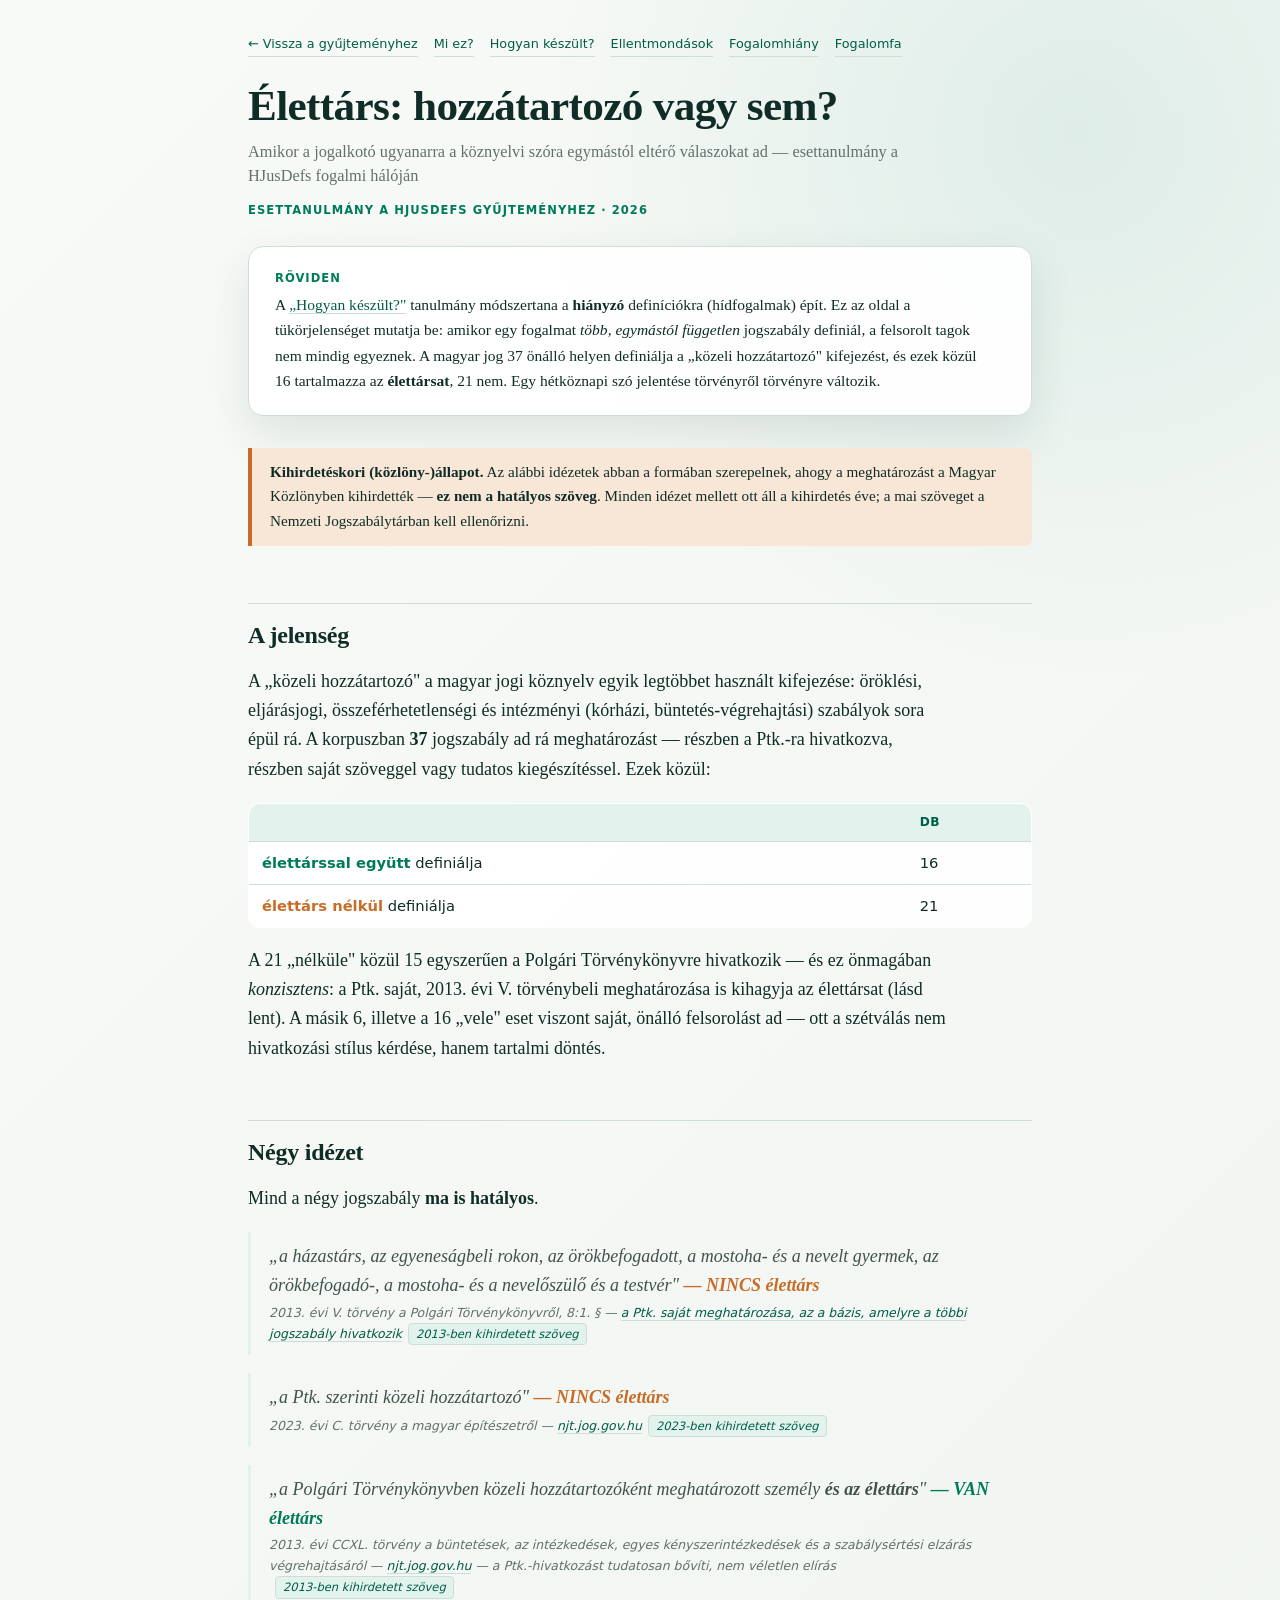
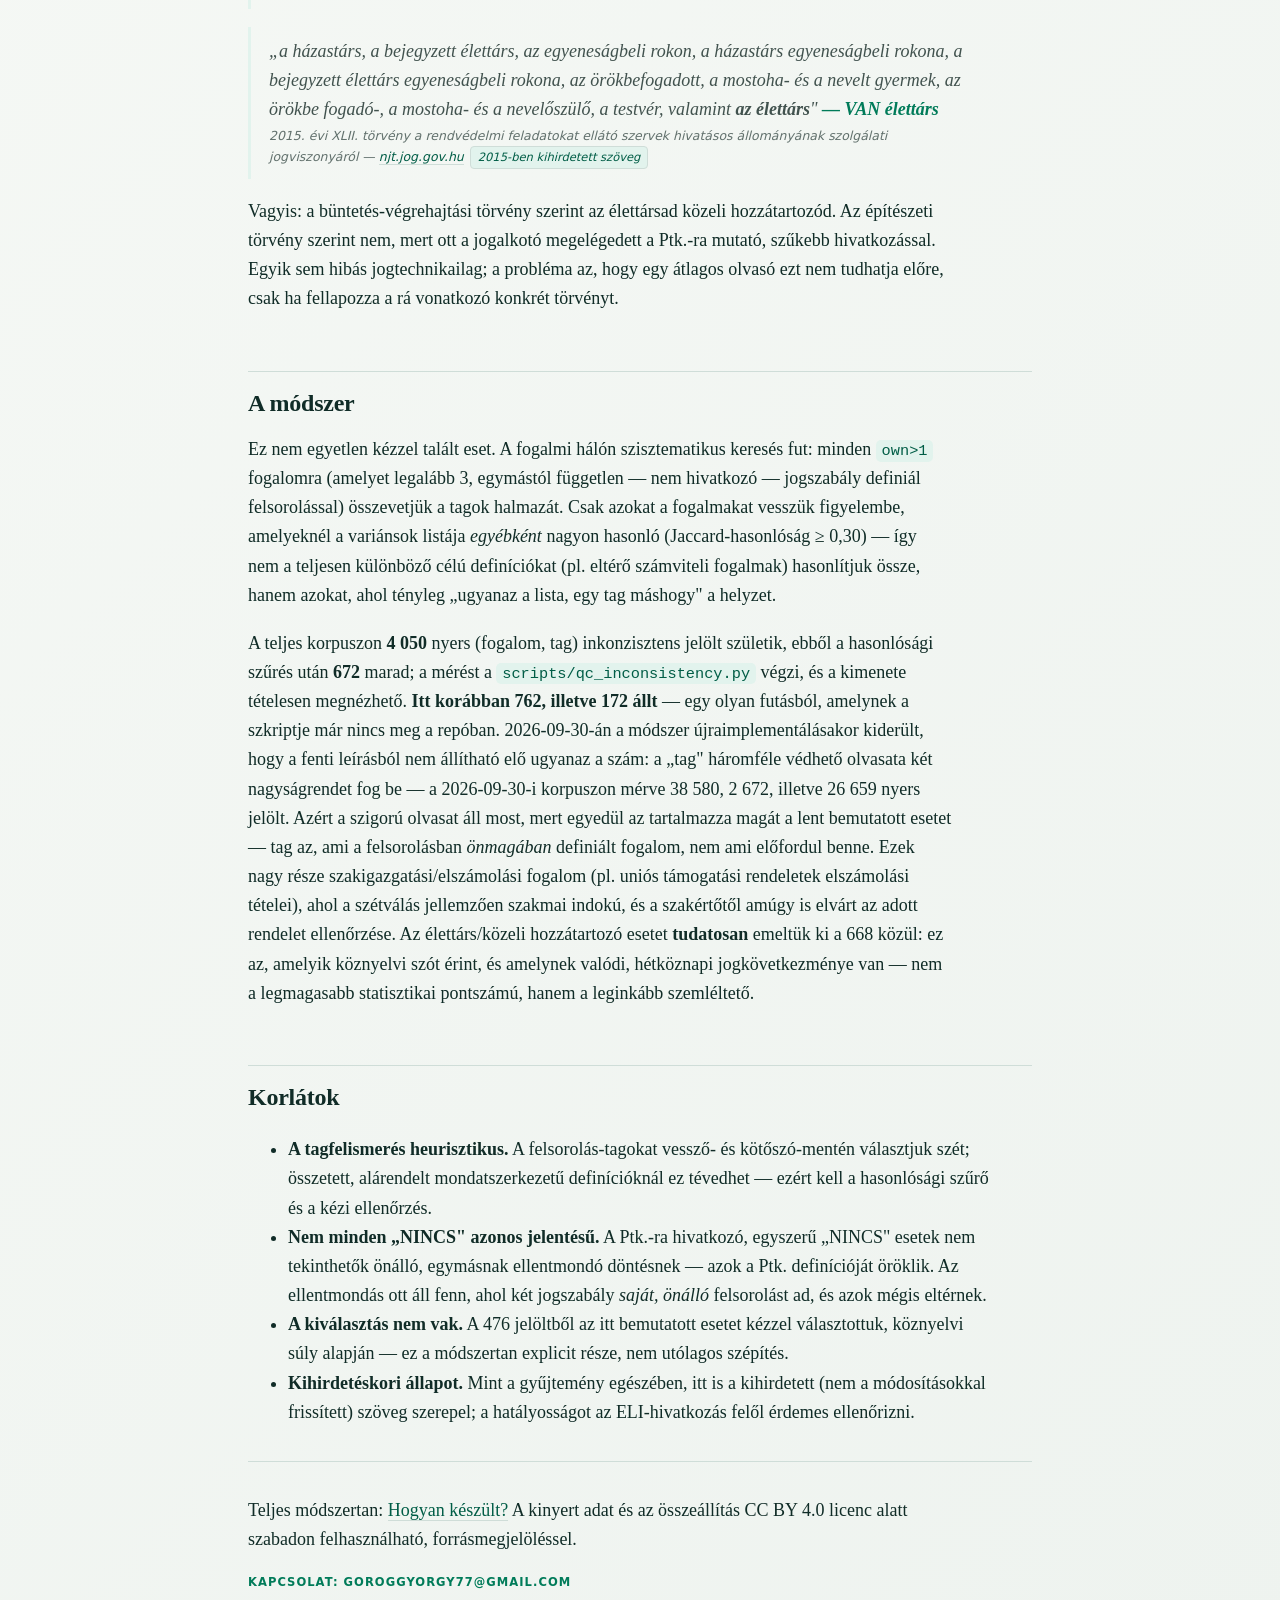
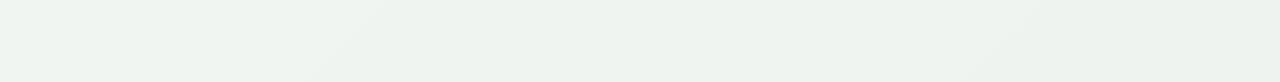
==== commit e4697917: "30 722 definicio, 2 306 jogszabaly A beekelt szakaszhatarok levagva (32 -> 0), az also indexek vissz" ====
--- a/Ellentmondasok.html
+++ b/Ellentmondasok.html
@@ -177,7 +177,7 @@
 
 <h2>A módszer</h2>
 <p>Ez nem egyetlen kézzel talált eset. A fogalmi hálón szisztematikus keresés fut: minden <code>own&gt;1</code> fogalomra (amelyet legalább 3, egymástól független — nem hivatkozó — jogszabály definiál felsorolással) összevetjük a tagok halmazát. Csak azokat a fogalmakat vesszük figyelembe, amelyeknél a variánsok listája <i>egyébként</i> nagyon hasonló (Jaccard-hasonlóság ≥ 0,30) — így nem a teljesen különböző célú definíciókat (pl. eltérő számviteli fogalmak) hasonlítjuk össze, hanem azokat, ahol tényleg „ugyanaz a lista, egy tag máshogy" a helyzet.</p>
-<p>A teljes korpuszon <b>3 997</b> nyers (fogalom, tag) inkonzisztens jelölt születik, ebből a hasonlósági szűrés után <b>672</b> marad; a mérést a <code>scripts/qc_inconsistency.py</code> végzi, és a kimenete tételesen megnézhető. <b>Itt korábban 762, illetve 172 állt</b> — egy olyan futásból, amelynek a szkriptje már nincs meg a repóban. 2026-09-30-án a módszer újraimplementálásakor kiderült, hogy a fenti leírásból nem állítható elő ugyanaz a szám: a „tag" háromféle védhető olvasata két nagyságrendet fog be — a 2026-09-30-i korpuszon mérve 38 580, 2 672, illetve 26 659 nyers jelölt. Azért a szigorú olvasat áll most, mert egyedül az tartalmazza magát a lent bemutatott esetet — tag az, ami a felsorolásban <i>önmagában</i> definiált fogalom, nem ami előfordul benne. Ezek nagy része szakigazgatási/elszámolási fogalom (pl. uniós támogatási rendeletek elszámolási tételei), ahol a szétválás jellemzően szakmai indokú, és a szakértőtől amúgy is elvárt az adott rendelet ellenőrzése. Az élettárs/közeli hozzátartozó esetet <b>tudatosan</b> emeltük ki a 668 közül: ez az, amelyik köznyelvi szót érint, és amelynek valódi, hétköznapi jogkövetkezménye van — nem a legmagasabb statisztikai pontszámú, hanem a leginkább szemléltető.</p>
+<p>A teljes korpuszon <b>4 050</b> nyers (fogalom, tag) inkonzisztens jelölt születik, ebből a hasonlósági szűrés után <b>672</b> marad; a mérést a <code>scripts/qc_inconsistency.py</code> végzi, és a kimenete tételesen megnézhető. <b>Itt korábban 762, illetve 172 állt</b> — egy olyan futásból, amelynek a szkriptje már nincs meg a repóban. 2026-09-30-án a módszer újraimplementálásakor kiderült, hogy a fenti leírásból nem állítható elő ugyanaz a szám: a „tag" háromféle védhető olvasata két nagyságrendet fog be — a 2026-09-30-i korpuszon mérve 38 580, 2 672, illetve 26 659 nyers jelölt. Azért a szigorú olvasat áll most, mert egyedül az tartalmazza magát a lent bemutatott esetet — tag az, ami a felsorolásban <i>önmagában</i> definiált fogalom, nem ami előfordul benne. Ezek nagy része szakigazgatási/elszámolási fogalom (pl. uniós támogatási rendeletek elszámolási tételei), ahol a szétválás jellemzően szakmai indokú, és a szakértőtől amúgy is elvárt az adott rendelet ellenőrzése. Az élettárs/közeli hozzátartozó esetet <b>tudatosan</b> emeltük ki a 668 közül: ez az, amelyik köznyelvi szót érint, és amelynek valódi, hétköznapi jogkövetkezménye van — nem a legmagasabb statisztikai pontszámú, hanem a leginkább szemléltető.</p>
 
 <h2>Korlátok</h2>
 <ul>
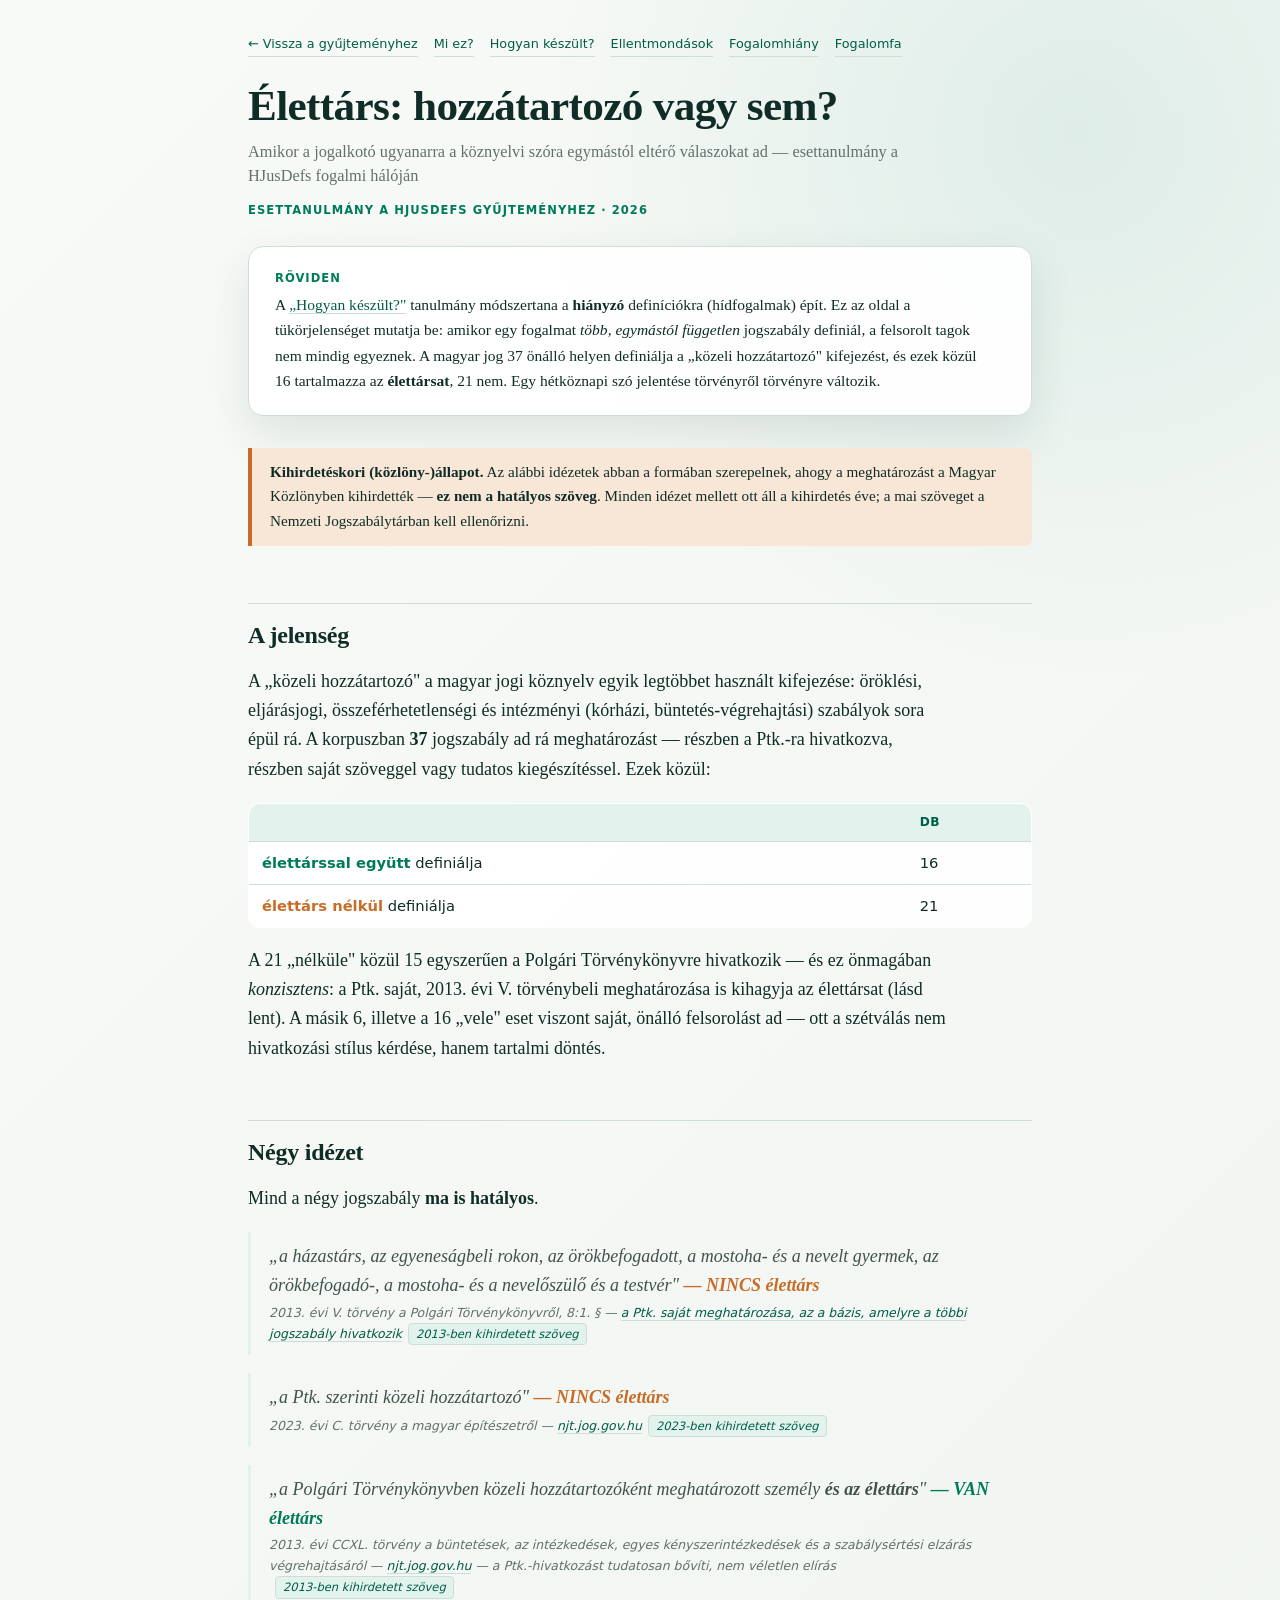
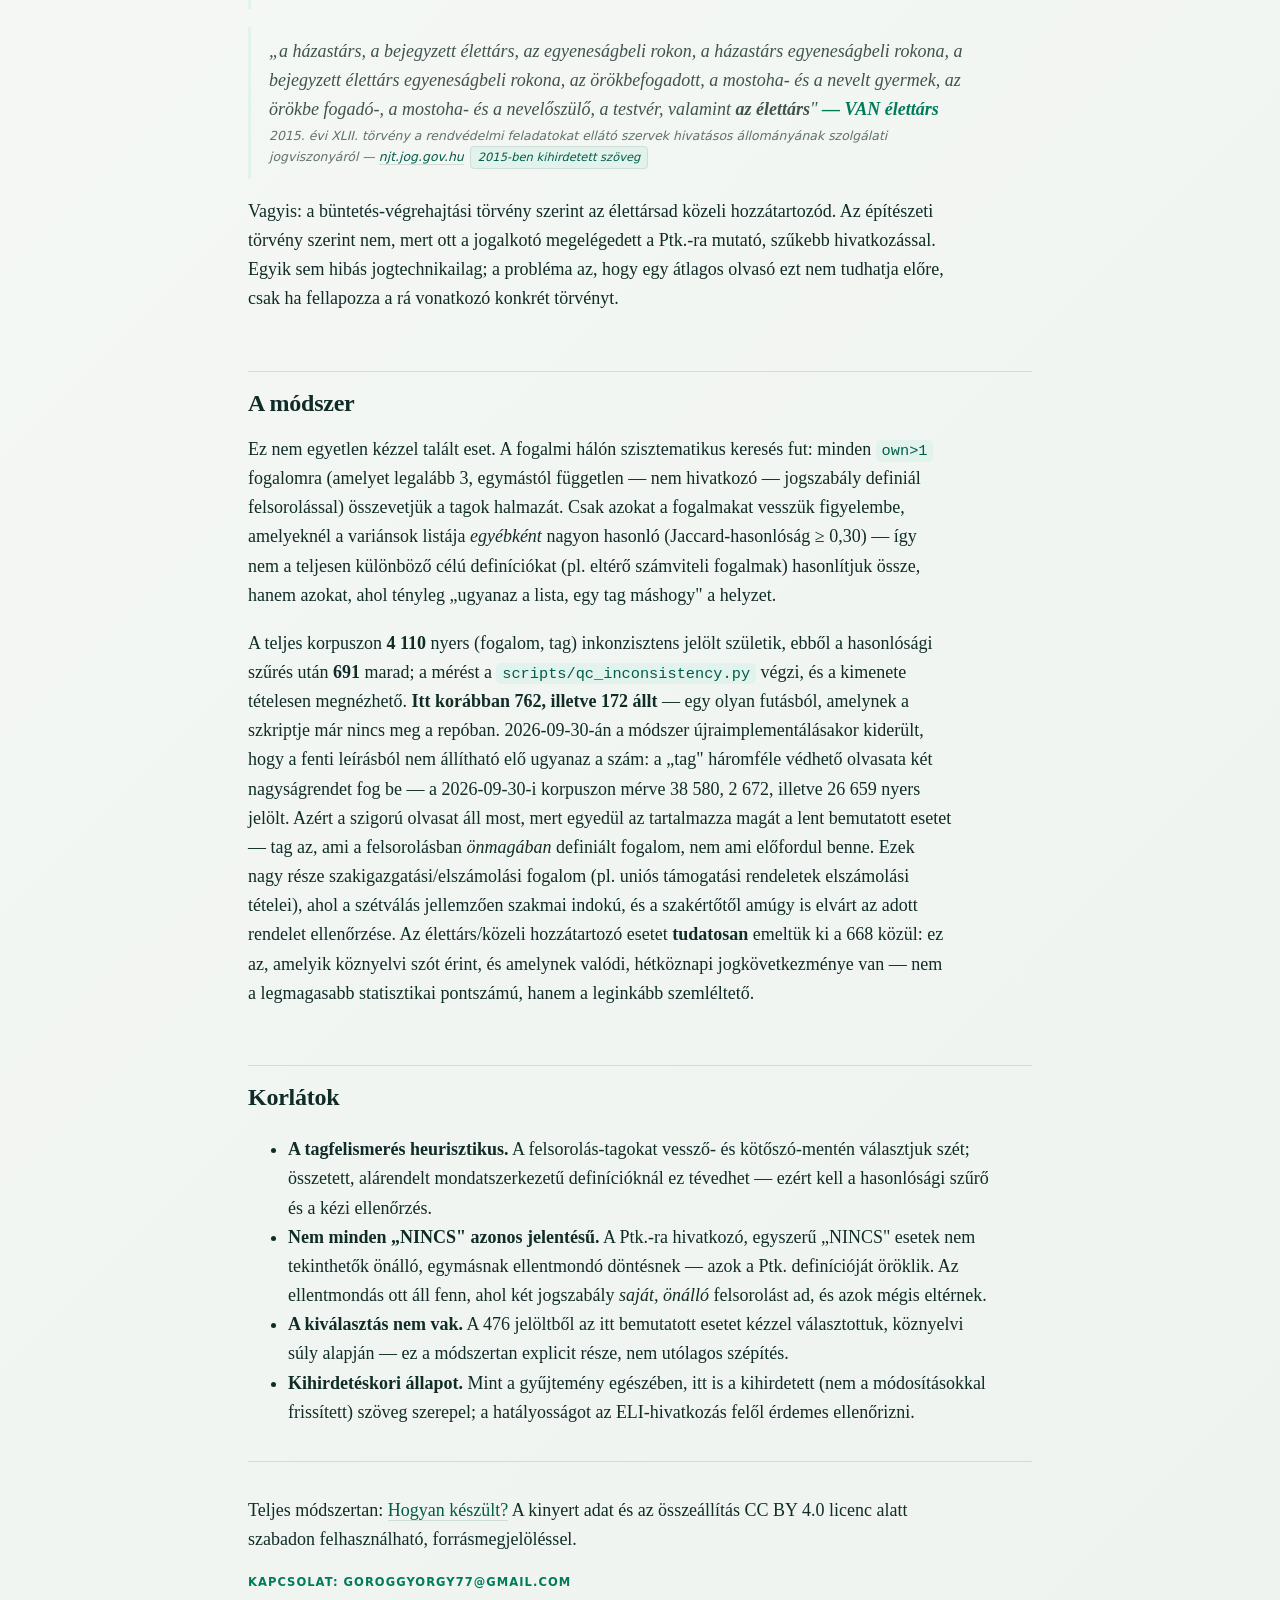
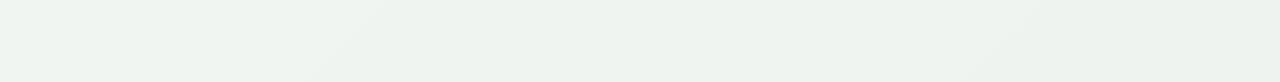
==== commit c2cea546: "Fogalomfa: a nev hordozta elek visszakerultek a faba (nev-csomopontok), jelentesenkenti fa, lemma-ke" ====
--- a/Ellentmondasok.html
+++ b/Ellentmondasok.html
@@ -177,7 +177,7 @@
 
 <h2>A módszer</h2>
 <p>Ez nem egyetlen kézzel talált eset. A fogalmi hálón szisztematikus keresés fut: minden <code>own&gt;1</code> fogalomra (amelyet legalább 3, egymástól független — nem hivatkozó — jogszabály definiál felsorolással) összevetjük a tagok halmazát. Csak azokat a fogalmakat vesszük figyelembe, amelyeknél a variánsok listája <i>egyébként</i> nagyon hasonló (Jaccard-hasonlóság ≥ 0,30) — így nem a teljesen különböző célú definíciókat (pl. eltérő számviteli fogalmak) hasonlítjuk össze, hanem azokat, ahol tényleg „ugyanaz a lista, egy tag máshogy" a helyzet.</p>
-<p>A teljes korpuszon <b>4 050</b> nyers (fogalom, tag) inkonzisztens jelölt születik, ebből a hasonlósági szűrés után <b>672</b> marad; a mérést a <code>scripts/qc_inconsistency.py</code> végzi, és a kimenete tételesen megnézhető. <b>Itt korábban 762, illetve 172 állt</b> — egy olyan futásból, amelynek a szkriptje már nincs meg a repóban. 2026-09-30-án a módszer újraimplementálásakor kiderült, hogy a fenti leírásból nem állítható elő ugyanaz a szám: a „tag" háromféle védhető olvasata két nagyságrendet fog be — a 2026-09-30-i korpuszon mérve 38 580, 2 672, illetve 26 659 nyers jelölt. Azért a szigorú olvasat áll most, mert egyedül az tartalmazza magát a lent bemutatott esetet — tag az, ami a felsorolásban <i>önmagában</i> definiált fogalom, nem ami előfordul benne. Ezek nagy része szakigazgatási/elszámolási fogalom (pl. uniós támogatási rendeletek elszámolási tételei), ahol a szétválás jellemzően szakmai indokú, és a szakértőtől amúgy is elvárt az adott rendelet ellenőrzése. Az élettárs/közeli hozzátartozó esetet <b>tudatosan</b> emeltük ki a 668 közül: ez az, amelyik köznyelvi szót érint, és amelynek valódi, hétköznapi jogkövetkezménye van — nem a legmagasabb statisztikai pontszámú, hanem a leginkább szemléltető.</p>
+<p>A teljes korpuszon <b>4 110</b> nyers (fogalom, tag) inkonzisztens jelölt születik, ebből a hasonlósági szűrés után <b>691</b> marad; a mérést a <code>scripts/qc_inconsistency.py</code> végzi, és a kimenete tételesen megnézhető. <b>Itt korábban 762, illetve 172 állt</b> — egy olyan futásból, amelynek a szkriptje már nincs meg a repóban. 2026-09-30-án a módszer újraimplementálásakor kiderült, hogy a fenti leírásból nem állítható elő ugyanaz a szám: a „tag" háromféle védhető olvasata két nagyságrendet fog be — a 2026-09-30-i korpuszon mérve 38 580, 2 672, illetve 26 659 nyers jelölt. Azért a szigorú olvasat áll most, mert egyedül az tartalmazza magát a lent bemutatott esetet — tag az, ami a felsorolásban <i>önmagában</i> definiált fogalom, nem ami előfordul benne. Ezek nagy része szakigazgatási/elszámolási fogalom (pl. uniós támogatási rendeletek elszámolási tételei), ahol a szétválás jellemzően szakmai indokú, és a szakértőtől amúgy is elvárt az adott rendelet ellenőrzése. Az élettárs/közeli hozzátartozó esetet <b>tudatosan</b> emeltük ki a 668 közül: ez az, amelyik köznyelvi szót érint, és amelynek valódi, hétköznapi jogkövetkezménye van — nem a legmagasabb statisztikai pontszámú, hanem a leginkább szemléltető.</p>
 
 <h2>Korlátok</h2>
 <ul>
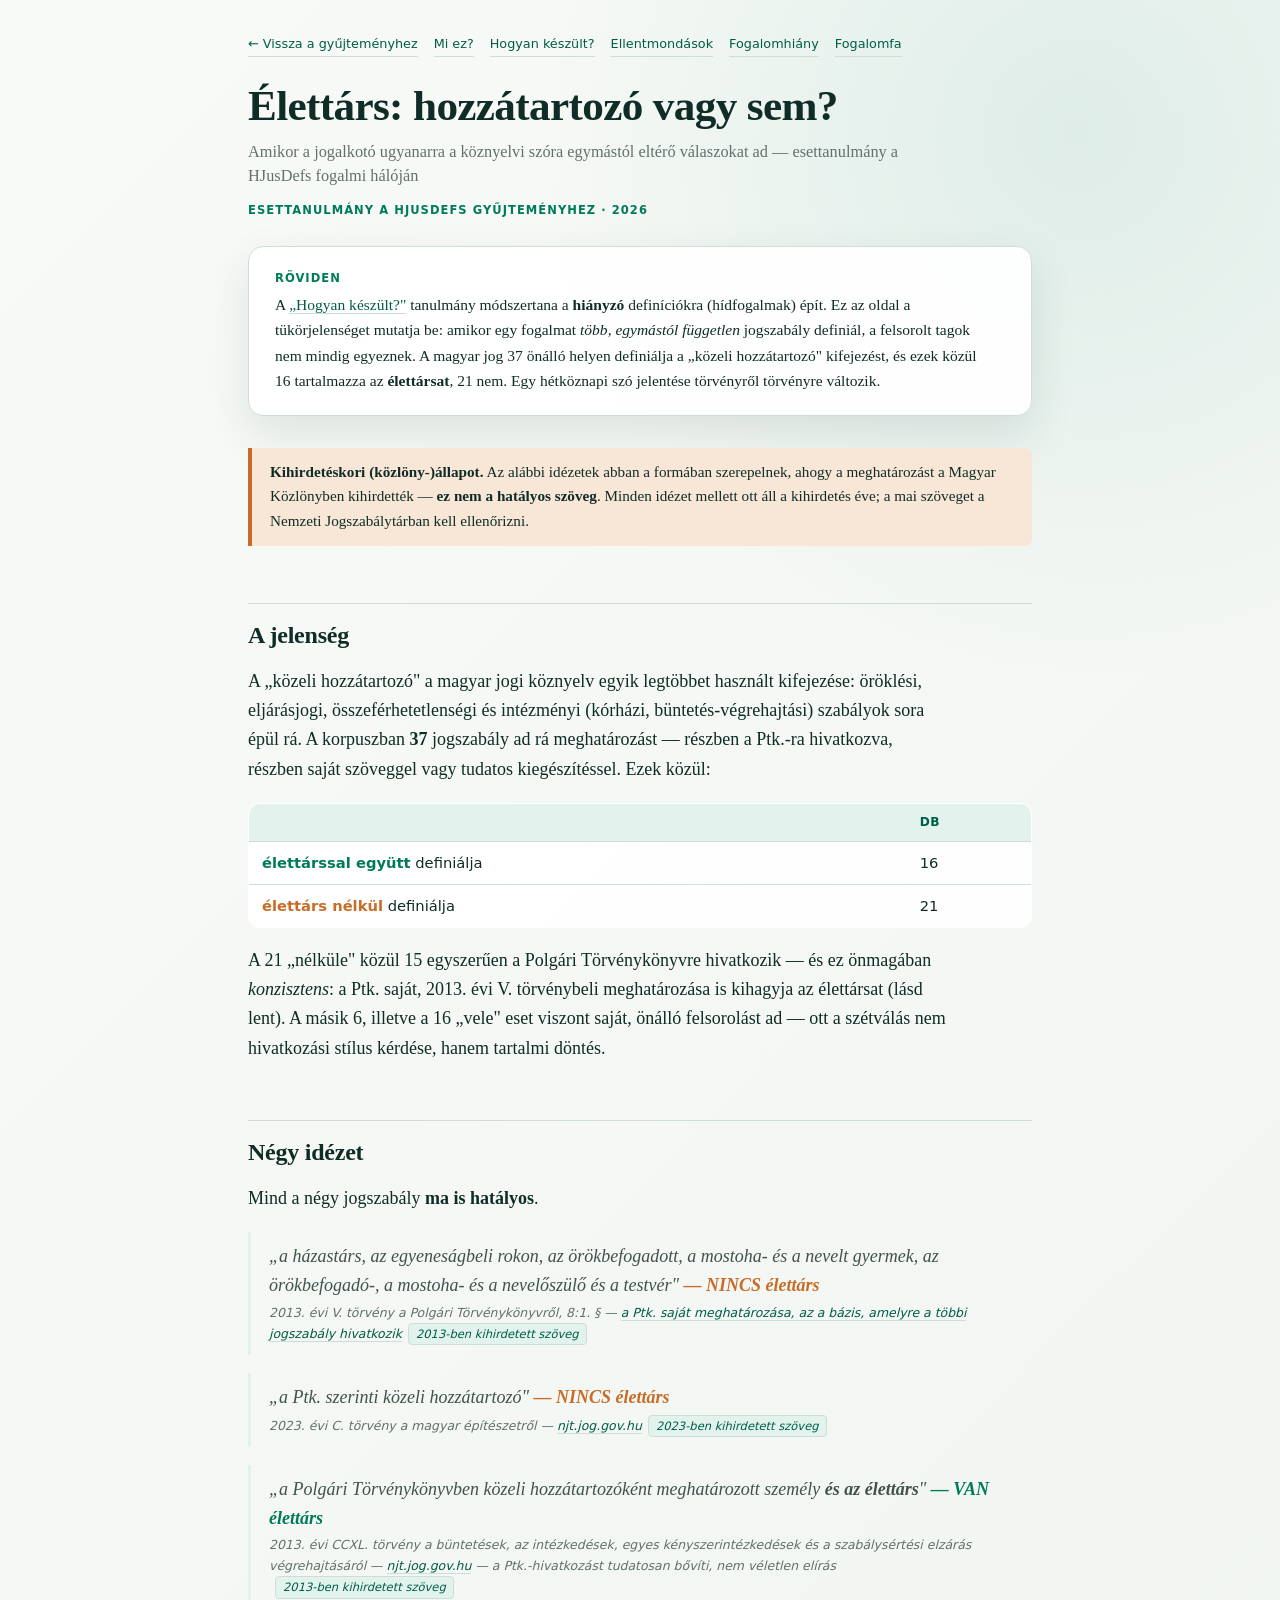
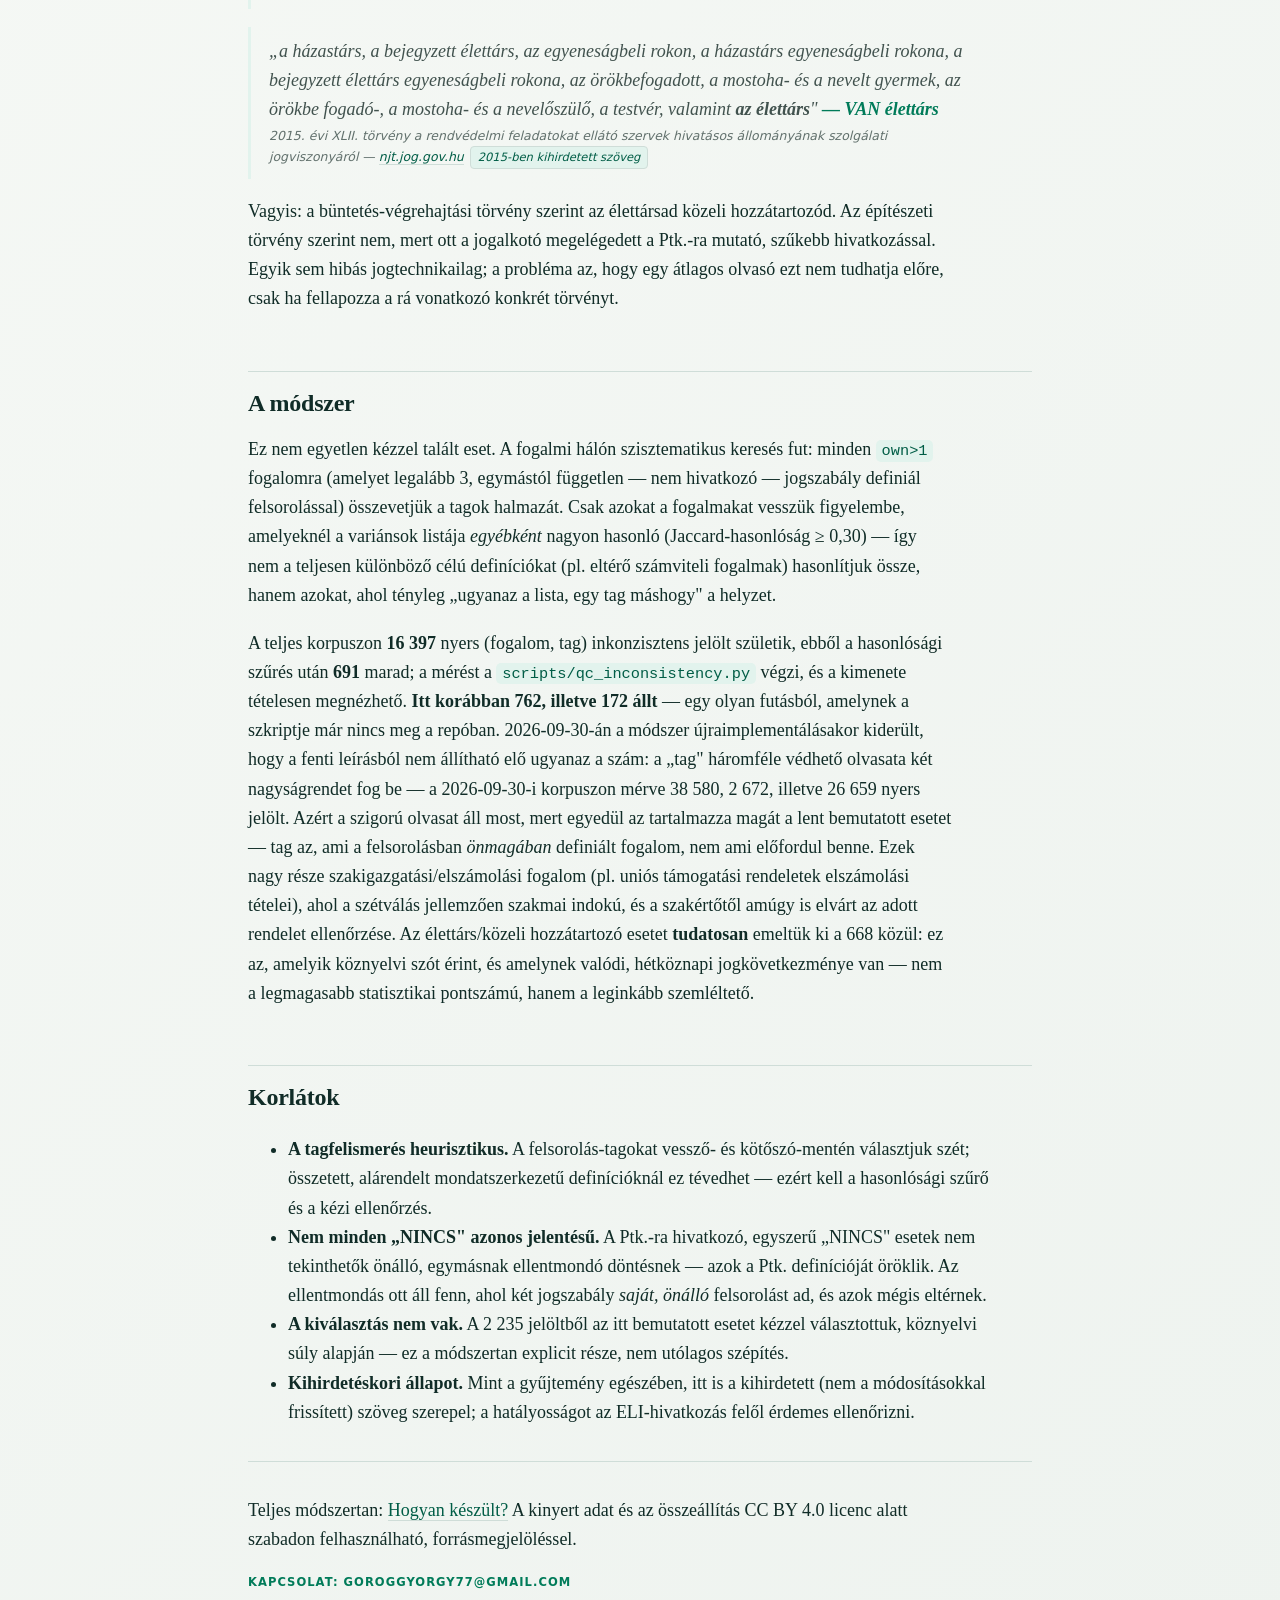
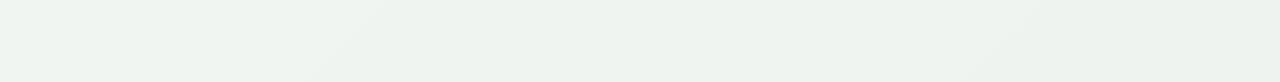
==== commit acaaffbb: "EU-s definíciók integrálva: 49 457 definíció (18 937 uniós), 43 196 tipizált él, 408 hídfogalom (bui" ====
--- a/Ellentmondasok.html
+++ b/Ellentmondasok.html
@@ -177,13 +177,13 @@
 
 <h2>A módszer</h2>
 <p>Ez nem egyetlen kézzel talált eset. A fogalmi hálón szisztematikus keresés fut: minden <code>own&gt;1</code> fogalomra (amelyet legalább 3, egymástól független — nem hivatkozó — jogszabály definiál felsorolással) összevetjük a tagok halmazát. Csak azokat a fogalmakat vesszük figyelembe, amelyeknél a variánsok listája <i>egyébként</i> nagyon hasonló (Jaccard-hasonlóság ≥ 0,30) — így nem a teljesen különböző célú definíciókat (pl. eltérő számviteli fogalmak) hasonlítjuk össze, hanem azokat, ahol tényleg „ugyanaz a lista, egy tag máshogy" a helyzet.</p>
-<p>A teljes korpuszon <b>4 110</b> nyers (fogalom, tag) inkonzisztens jelölt születik, ebből a hasonlósági szűrés után <b>691</b> marad; a mérést a <code>scripts/qc_inconsistency.py</code> végzi, és a kimenete tételesen megnézhető. <b>Itt korábban 762, illetve 172 állt</b> — egy olyan futásból, amelynek a szkriptje már nincs meg a repóban. 2026-09-30-án a módszer újraimplementálásakor kiderült, hogy a fenti leírásból nem állítható elő ugyanaz a szám: a „tag" háromféle védhető olvasata két nagyságrendet fog be — a 2026-09-30-i korpuszon mérve 38 580, 2 672, illetve 26 659 nyers jelölt. Azért a szigorú olvasat áll most, mert egyedül az tartalmazza magát a lent bemutatott esetet — tag az, ami a felsorolásban <i>önmagában</i> definiált fogalom, nem ami előfordul benne. Ezek nagy része szakigazgatási/elszámolási fogalom (pl. uniós támogatási rendeletek elszámolási tételei), ahol a szétválás jellemzően szakmai indokú, és a szakértőtől amúgy is elvárt az adott rendelet ellenőrzése. Az élettárs/közeli hozzátartozó esetet <b>tudatosan</b> emeltük ki a 668 közül: ez az, amelyik köznyelvi szót érint, és amelynek valódi, hétköznapi jogkövetkezménye van — nem a legmagasabb statisztikai pontszámú, hanem a leginkább szemléltető.</p>
+<p>A teljes korpuszon <b>16 397</b> nyers (fogalom, tag) inkonzisztens jelölt születik, ebből a hasonlósági szűrés után <b>691</b> marad; a mérést a <code>scripts/qc_inconsistency.py</code> végzi, és a kimenete tételesen megnézhető. <b>Itt korábban 762, illetve 172 állt</b> — egy olyan futásból, amelynek a szkriptje már nincs meg a repóban. 2026-09-30-án a módszer újraimplementálásakor kiderült, hogy a fenti leírásból nem állítható elő ugyanaz a szám: a „tag" háromféle védhető olvasata két nagyságrendet fog be — a 2026-09-30-i korpuszon mérve 38 580, 2 672, illetve 26 659 nyers jelölt. Azért a szigorú olvasat áll most, mert egyedül az tartalmazza magát a lent bemutatott esetet — tag az, ami a felsorolásban <i>önmagában</i> definiált fogalom, nem ami előfordul benne. Ezek nagy része szakigazgatási/elszámolási fogalom (pl. uniós támogatási rendeletek elszámolási tételei), ahol a szétválás jellemzően szakmai indokú, és a szakértőtől amúgy is elvárt az adott rendelet ellenőrzése. Az élettárs/közeli hozzátartozó esetet <b>tudatosan</b> emeltük ki a 668 közül: ez az, amelyik köznyelvi szót érint, és amelynek valódi, hétköznapi jogkövetkezménye van — nem a legmagasabb statisztikai pontszámú, hanem a leginkább szemléltető.</p>
 
 <h2>Korlátok</h2>
 <ul>
 <li><b>A tagfelismerés heurisztikus.</b> A felsorolás-tagokat vessző- és kötőszó-mentén választjuk szét; összetett, alárendelt mondatszerkezetű definícióknál ez tévedhet — ezért kell a hasonlósági szűrő és a kézi ellenőrzés.</li>
 <li><b>Nem minden „NINCS" azonos jelentésű.</b> A Ptk.-ra hivatkozó, egyszerű „NINCS" esetek nem tekinthetők önálló, egymásnak ellentmondó döntésnek — azok a Ptk. definícióját öröklik. Az ellentmondás ott áll fenn, ahol két jogszabály <i>saját, önálló</i> felsorolást ad, és azok mégis eltérnek.</li>
-<li><b>A kiválasztás nem vak.</b> A 476 jelöltből az itt bemutatott esetet kézzel választottuk, köznyelvi súly alapján — ez a módszertan explicit része, nem utólagos szépítés.</li>
+<li><b>A kiválasztás nem vak.</b> A 2 235 jelöltből az itt bemutatott esetet kézzel választottuk, köznyelvi súly alapján — ez a módszertan explicit része, nem utólagos szépítés.</li>
 <li><b>Kihirdetéskori állapot.</b> Mint a gyűjtemény egészében, itt is a kihirdetett (nem a módosításokkal frissített) szöveg szerepel; a hatályosságot az ELI-hivatkozás felől érdemes ellenőrizni.</li>
 </ul>
 
